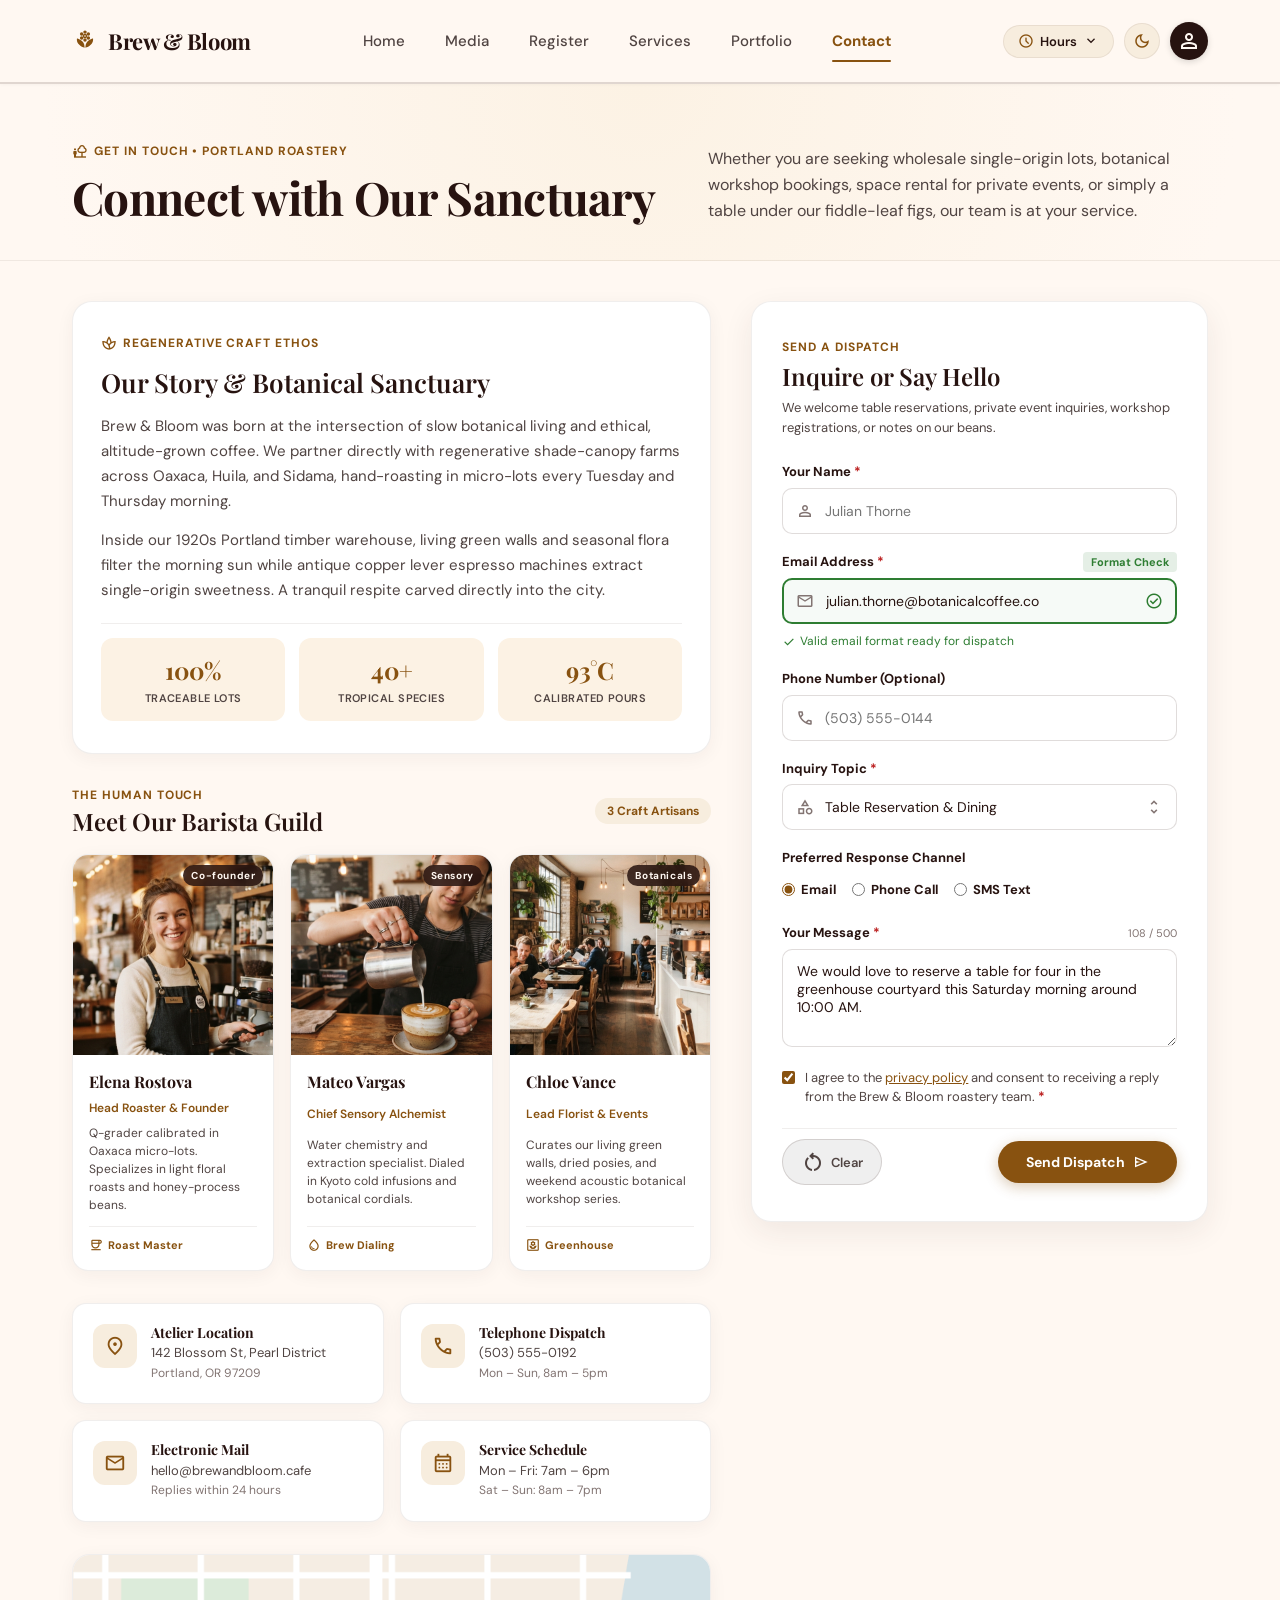
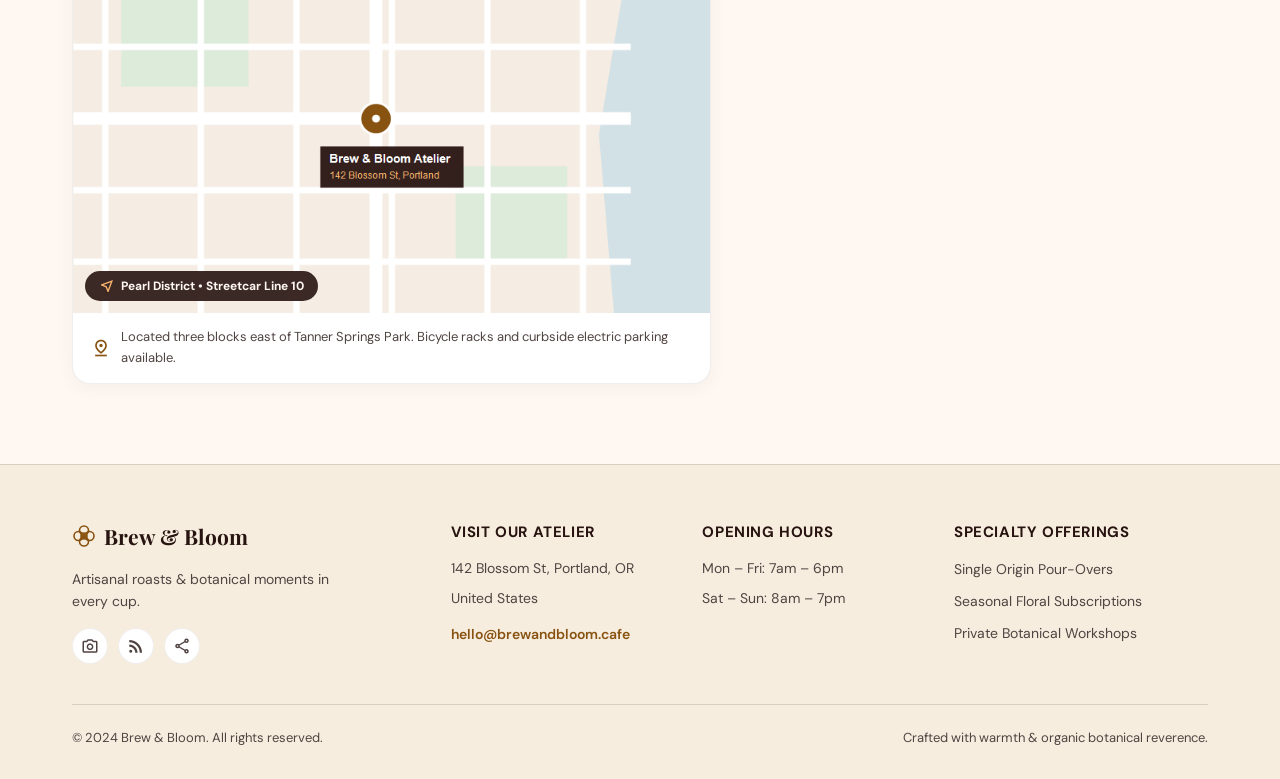
==== App/contact/contact.html @ 44aff141 "Add contact, portfolio, and services pages with assets and updated links" ====
<!DOCTYPE html>
<html lang="en">

<head>
  <meta charset="utf-8">
  <meta name="viewport" content="width=device-width, initial-scale=1.0">
  <meta name="description"
    content="Contact Brew &amp; Bloom botanical coffee sanctuary in Portland. Visit our atelier, message our barista team, book space rentals, or inquire about wholesale beans.">
  <title>Contact &amp; Atelier — Brew &amp; Bloom</title>

  <!-- Google Fonts & Material Symbols -->
  <link rel="preconnect" href="https://fonts.googleapis.com">
  <link rel="preconnect" href="https://fonts.gstatic.com" crossorigin>
  <link
    href="https://fonts.googleapis.com/css2?family=DM+Sans:ital,wght@0,400;0,500;0,600;0,700;1,400&family=Playfair+Display:ital,wght@0,600;0,700;1,400;1,600&display=swap"
    rel="stylesheet">
  <link
    href="https://fonts.googleapis.com/css2?family=Material+Symbols+Outlined:opsz,wght,FILL,GRAD@20..48,100..700,0..1,-50..200"
    rel="stylesheet">

  <!-- Page Stylesheet -->
  <link rel="stylesheet" href="contact.css">
</head>

<body>

  <!-- Site Header (Requirement: Minimal Navbar with Bottom Border & Theme/Hours Toggle) -->
  <header id="site-header">
    <div class="site-container">
      <div class="header-inner">

        <a class="brand-logo" href="../home/home.html" aria-label="Brew &amp; Bloom Home">
          <svg class="brand-icon" viewBox="0 0 24 24" fill="currentColor">
            <circle cx="12" cy="3.8" r="1.6"></circle>
            <circle cx="15.1" cy="5.6" r="1.6"></circle>
            <circle cx="15.1" cy="9.2" r="1.6"></circle>
            <circle cx="12" cy="11" r="1.6"></circle>
            <circle cx="8.9" cy="9.2" r="1.6"></circle>
            <circle cx="8.9" cy="5.6" r="1.6"></circle>
            <circle cx="12" cy="7.4" r="1.4" fill="none" stroke="currentColor" stroke-width="1.3"></circle>
            <path d="M11.6 18.2C11.6 18.2 8.2 17.4 5.8 14.5C4.1 12.5 4.6 9.8 4.6 9.8C4.6 9.8 7.3 10.2 9.9 12.7C11.1 14 11.6 15.9 11.6 18.2Z"></path>
            <path d="M12.4 18.2C12.4 18.2 15.8 17.4 18.2 14.5C19.9 12.5 19.4 9.8 19.4 9.8C19.4 9.8 16.7 10.2 14.1 12.7C12.9 14 12.4 15.9 12.4 18.2Z"></path>
          </svg>
          <span class="brand-name">Brew &amp; Bloom</span>
        </a>

        <!-- Desktop Navigation -->
        <nav class="desktop-nav" aria-label="Main Navigation">
          <a class="nav-link" href="../home/home.html">Home</a>
          <a class="nav-link" href="../media/media.html">Media</a>
          <a class="nav-link" href="../register/register.html">Register</a>
          <a class="nav-link" href="../services/services.html">Services</a>
          <a class="nav-link" href="../portfolio/portfolio.html">Portfolio</a>
          <a class="nav-link active" aria-current="page" href="../contact/contact.html">Contact</a>
        </nav>

        <!-- Header Actions: Quick Hours Drawer Trigger & Light/Dark Theme Toggle -->
        <div class="header-actions">

          <!-- Requirement: Hours Toggle Button -->
          <button class="hours-toggle-btn" id="toggleHoursBtn" type="button" aria-expanded="false" aria-controls="quickHoursTray">
            <span class="material-symbols-outlined icon-schedule">schedule</span>
            <span class="hours-btn-label">Hours</span>
            <span class="material-symbols-outlined icon-caret" id="hoursCaret">expand_more</span>
          </button>

          <!-- Requirement: Theme Toggle Button -->
          <button class="theme-toggle-btn" id="themeToggleBtn" type="button" aria-label="Toggle Light and Dark Mode">
            <span class="material-symbols-outlined" id="themeIcon">dark_mode</span>
          </button>

          <button class="account-btn" type="button" aria-label="User account">
            <span class="material-symbols-outlined">person</span>
          </button>
        </div>

      </div>
    </div>

    <!-- Quick Hours Collapsible Dropdown Tray -->
    <div class="quick-hours-tray" id="quickHoursTray" hidden>
      <div class="site-container">
        <div class="tray-inner">
          <div class="tray-col">
            <span class="material-symbols-outlined tray-icon">coffee</span>
            <div>
              <p class="tray-heading">Weekday Service</p>
              <p class="tray-sub">Mon – Fri: 7:00 AM – 6:00 PM</p>
            </div>
          </div>
          <div class="tray-col">
            <span class="material-symbols-outlined tray-icon">local_florist</span>
            <div>
              <p class="tray-heading">Weekend Bloom Market</p>
              <p class="tray-sub">Sat – Sun: 8:00 AM – 7:00 PM</p>
            </div>
          </div>
          <div class="tray-status">
            <span class="status-dot"></span>
            <span class="status-text">Currently Open &amp; Brewing</span>
          </div>
        </div>
      </div>
    </div>

    <!-- Mobile Navigation Bar -->
    <nav class="mobile-nav-strip" aria-label="Mobile Navigation">
      <a class="nav-link" href="../home/home.html">Home</a>
      <a class="nav-link" href="../media/media.html">Media</a>
      <a class="nav-link" href="../register/register.html">Register</a>
      <a class="nav-link" href="../services/services.html">Services</a>
      <a class="nav-link" href="../portfolio/portfolio.html">Portfolio</a>
      <a class="nav-link active" aria-current="page" href="../contact/contact.html">Contact</a>
    </nav>
  </header>

  <!-- Main Content -->
  <main id="main-content">

    <!-- 1. Editorial Header Section -->
    <section id="contact-intro">
      <div class="site-container">
        <div class="intro-grid">
          <div class="intro-title-col">
            <div class="intro-pill">
              <span class="material-symbols-outlined">nature_people</span>
              <span>Get In Touch • Portland Roastery</span>
            </div>
            <h1 class="intro-heading">Connect with Our Sanctuary</h1>
          </div>
          <div class="intro-desc-col">
            <p class="intro-lead">
              Whether you are seeking wholesale single-origin lots, botanical workshop bookings, space rental for private
              events, or simply a table under our fiddle-leaf figs, our team is at your service.
            </p>
          </div>
        </div>
      </div>
    </section>

    <!-- 2. Split Main Section: 2 Columns on Desktop (Left 7 Cols, Right 5 Cols) -->
    <section id="contact-split-section">
      <div class="site-container">
        <div class="split-layout">

          <!-- ================= LEFT COLUMN: Story, Team & Atelier Info (7 Cols) ================= -->
          <div class="left-content-col">

            <!-- 2A. Our Story & Regenerative Ethos Card -->
            <article class="story-sanctuary-card">
              <div class="eyebrow-tag">
                <span class="material-symbols-outlined">spa</span>
                <span>Regenerative Craft Ethos</span>
              </div>
              <h2 class="card-heading">Our Story &amp; Botanical Sanctuary</h2>
              <p class="card-body-p">
                Brew &amp; Bloom was born at the intersection of slow botanical living and ethical, altitude-grown coffee.
                We partner directly with regenerative shade-canopy farms across Oaxaca, Huila, and Sidama, hand-roasting
                in micro-lots every Tuesday and Thursday morning.
              </p>
              <p class="card-body-p">
                Inside our 1920s Portland timber warehouse, living green walls and seasonal flora filter the morning sun
                while antique copper lever espresso machines extract single-origin sweetness. A tranquil respite carved
                directly into the city.
              </p>

              <!-- 3 Pillar Stats -->
              <div class="ethos-stats-grid">
                <div class="stat-box">
                  <span class="stat-number">100%</span>
                  <span class="stat-label">Traceable Lots</span>
                </div>
                <div class="stat-box">
                  <span class="stat-number">40+</span>
                  <span class="stat-label">Tropical Species</span>
                </div>
                <div class="stat-box">
                  <span class="stat-number">93°C</span>
                  <span class="stat-label">Calibrated Pours</span>
                </div>
              </div>
            </article>

            <!-- 2B. Team of 3 Baristas (Row of Cards with Generated Portrait Images) -->
            <div class="team-section">
              <div class="team-header-row">
                <div>
                  <span class="section-tag">The Human Touch</span>
                  <h3 class="team-title">Meet Our Barista Guild</h3>
                </div>
                <span class="team-badge">3 Craft Artisans</span>
              </div>

              <div class="team-cards-row">

                <!-- Barista 1: Elena -->
                <article class="barista-card">
                  <div class="barista-photo-frame">
                    <img src="../../assets/images/team-elena.png" alt="Elena Rostova smiling in roastery apron">
                    <span class="barista-role-badge">Co-founder</span>
                  </div>
                  <div class="barista-info">
                    <h4 class="barista-name">Elena Rostova</h4>
                    <p class="barista-title">Head Roaster &amp; Founder</p>
                    <p class="barista-bio">
                      Q-grader calibrated in Oaxaca micro-lots. Specializes in light floral roasts and honey-process beans.
                    </p>
                    <div class="barista-social">
                      <span class="material-symbols-outlined">coffee</span>
                      <span>Roast Master</span>
                    </div>
                  </div>
                </article>

                <!-- Barista 2: Mateo -->
                <article class="barista-card">
                  <div class="barista-photo-frame">
                    <img src="../../assets/images/team-mateo.png" alt="Mateo Vargas pouring latte art">
                    <span class="barista-role-badge">Sensory</span>
                  </div>
                  <div class="barista-info">
                    <h4 class="barista-name">Mateo Vargas</h4>
                    <p class="barista-title">Chief Sensory Alchemist</p>
                    <p class="barista-bio">
                      Water chemistry and extraction specialist. Dialed in Kyoto cold infusions and botanical cordials.
                    </p>
                    <div class="barista-social">
                      <span class="material-symbols-outlined">water_drop</span>
                      <span>Brew Dialing</span>
                    </div>
                  </div>
                </article>

                <!-- Barista 3: Chloe -->
                <article class="barista-card">
                  <div class="barista-photo-frame">
                    <img src="../../assets/images/team-chloe.png" alt="Chloe Vance with botanical plants">
                    <span class="barista-role-badge">Botanicals</span>
                  </div>
                  <div class="barista-info">
                    <h4 class="barista-name">Chloe Vance</h4>
                    <p class="barista-title">Lead Florist &amp; Events</p>
                    <p class="barista-bio">
                      Curates our living green walls, dried posies, and weekend acoustic botanical workshop series.
                    </p>
                    <div class="barista-social">
                      <span class="material-symbols-outlined">yard</span>
                      <span>Greenhouse</span>
                    </div>
                  </div>
                </article>

              </div>
            </div>

            <!-- 2C. Direct Contact Information Grid -->
            <div class="contact-info-grid">
              <div class="info-card">
                <div class="info-icon-badge">
                  <span class="material-symbols-outlined">location_on</span>
                </div>
                <div>
                  <h4 class="info-title">Atelier Location</h4>
                  <p class="info-text">142 Blossom St, Pearl District</p>
                  <p class="info-sub">Portland, OR 97209</p>
                </div>
              </div>

              <div class="info-card">
                <div class="info-icon-badge">
                  <span class="material-symbols-outlined">call</span>
                </div>
                <div>
                  <h4 class="info-title">Telephone Dispatch</h4>
                  <p class="info-text">(503) 555-0192</p>
                  <p class="info-sub">Mon – Sun, 8am – 5pm</p>
                </div>
              </div>

              <div class="info-card">
                <div class="info-icon-badge">
                  <span class="material-symbols-outlined">mail</span>
                </div>
                <div>
                  <h4 class="info-title">Electronic Mail</h4>
                  <p class="info-text">hello@brewandbloom.cafe</p>
                  <p class="info-sub">Replies within 24 hours</p>
                </div>
              </div>

              <div class="info-card">
                <div class="info-icon-badge">
                  <span class="material-symbols-outlined">calendar_month</span>
                </div>
                <div>
                  <h4 class="info-title">Service Schedule</h4>
                  <p class="info-text">Mon – Fri: 7am – 6pm</p>
                  <p class="info-sub">Sat – Sun: 8am – 7pm</p>
                </div>
              </div>
            </div>

            <!-- 2D. Visual Map Location Frame -->
            <div class="map-card">
              <div class="map-frame">
                <img src="../../assets/images/contact-map.png"
                  alt="Architectural street map of Portland Pearl District with Brew &amp; Bloom cafe pin marker">
                <div class="map-overlay-badge">
                  <span class="material-symbols-outlined">near_me</span>
                  <span>Pearl District • Streetcar Line 10</span>
                </div>
              </div>
              <div class="map-caption">
                <span class="material-symbols-outlined icon-pin">pin_drop</span>
                <p>Located three blocks east of Tanner Springs Park. Bicycle racks and curbside electric parking available.</p>
              </div>
            </div>

          </div>

          <!-- ================= RIGHT COLUMN: Interactive Contact Form (5 Cols) ================= -->
          <div class="right-form-col">
            <div class="form-wrapper-card">

              <div class="form-header">
                <span class="form-eyebrow">Send a Dispatch</span>
                <h2 class="form-title">Inquire or Say Hello</h2>
                <p class="form-subtitle">
                  We welcome table reservations, private event inquiries, workshop registrations, or notes on our beans.
                </p>
              </div>

              <form id="contactForm" novalidate>

                <!-- Full Name Field -->
                <div class="form-group">
                  <label for="contactName">Your Name <span class="required-star">*</span></label>
                  <div class="input-wrapper">
                    <span class="material-symbols-outlined input-icon">person</span>
                    <input class="input-field" id="contactName" name="name" type="text" placeholder="Julian Thorne" required>
                  </div>
                </div>

                <!-- Email Address Field (With Live Validation Display) -->
                <div class="form-group">
                  <div class="label-row">
                    <label for="contactEmail">Email Address <span class="required-star">*</span></label>
                    <span class="validation-status-pill" id="emailStatusPill">Format Check</span>
                  </div>
                  <div class="input-wrapper">
                    <span class="material-symbols-outlined input-icon">mail</span>
                    <input class="input-field valid-field" id="contactEmail" name="email" type="email"
                      value="julian.thorne@botanicalcoffee.co" required>
                    <span class="material-symbols-outlined check-icon">check_circle</span>
                  </div>
                  <p class="field-feedback-text text-valid" id="emailFeedback">
                    <span class="material-symbols-outlined">check</span>
                    <span>Valid email format ready for dispatch</span>
                  </p>
                </div>

                <!-- Phone Field -->
                <div class="form-group">
                  <label for="contactPhone">Phone Number (Optional)</label>
                  <div class="input-wrapper">
                    <span class="material-symbols-outlined input-icon">phone</span>
                    <input class="input-field" id="contactPhone" name="phone" type="tel" placeholder="(503) 555-0144">
                  </div>
                </div>

                <!-- Subject / Reason for Inquiry (Select) -->
                <div class="form-group">
                  <label for="contactSubject">Inquiry Topic <span class="required-star">*</span></label>
                  <div class="select-wrapper">
                    <span class="material-symbols-outlined input-icon">category</span>
                    <select class="select-field" id="contactSubject" name="subject" required>
                      <option value="" disabled>Select an inquiry category</option>
                      <option selected value="table">Table Reservation &amp; Dining</option>
                      <option value="events">Private Event / Greenhouse Space Rental</option>
                      <option value="workshops">Barista Workshop &amp; Cupping Sessions</option>
                      <option value="wholesale">Wholesale Roasting &amp; Bean Dispensary</option>
                      <option value="general">General Note &amp; Feedback</option>
                    </select>
                    <span class="material-symbols-outlined select-arrow">unfold_more</span>
                  </div>
                </div>

                <!-- Preferred Reply Method -->
                <div class="form-group">
                  <span class="field-label-text">Preferred Response Channel</span>
                  <div class="radio-row">
                    <label class="radio-label">
                      <input type="radio" name="replyMethod" value="email" checked>
                      <span>Email</span>
                    </label>
                    <label class="radio-label">
                      <input type="radio" name="replyMethod" value="phone">
                      <span>Phone Call</span>
                    </label>
                    <label class="radio-label">
                      <input type="radio" name="replyMethod" value="sms">
                      <span>SMS Text</span>
                    </label>
                  </div>
                </div>

                <!-- Message Field -->
                <div class="form-group">
                  <div class="label-row">
                    <label for="contactMessage">Your Message <span class="required-star">*</span></label>
                    <span class="char-count" id="charCount">0 / 500</span>
                  </div>
                  <textarea class="textarea-field" id="contactMessage" name="message" rows="4" maxlength="500"
                    placeholder="Tell us about your requested dates, guest count, or coffee questions..." required>We would love to reserve a table for four in the greenhouse courtyard this Saturday morning around 10:00 AM.</textarea>
                </div>

                <!-- Consent Checkbox -->
                <div class="consent-group">
                  <label class="checkbox-label">
                    <input type="checkbox" id="contactConsent" name="consent" required checked>
                    <span>
                      I agree to the <a href="#">privacy policy</a> and consent to receiving a reply from the Brew &amp; Bloom
                      roastery team. <span class="required-star">*</span>
                    </span>
                  </label>
                </div>

                <!-- Action Buttons -->
                <div class="form-actions-row">
                  <button class="btn-clear" type="reset">
                    <span class="material-symbols-outlined">restart_alt</span>
                    <span>Clear</span>
                  </button>
                  <button class="btn-submit" type="submit">
                    <span>Send Dispatch</span>
                    <span class="material-symbols-outlined">send</span>
                  </button>
                </div>

              </form>

              <!-- Live Submission Success Card (Hidden by Default) -->
              <div class="success-alert-card hidden" id="formSuccessAlert">
                <div class="alert-icon">
                  <span class="material-symbols-outlined">mark_email_read</span>
                </div>
                <div class="alert-text">
                  <h4>Dispatch Received with Warmth!</h4>
                  <p>Our barista team has logged your inquiry. Elena or Mateo will get back to you within 24 hours.</p>
                </div>
              </div>

            </div>
          </div>

        </div>
      </div>
    </section>

  </main>

  <!-- Site Footer (Standardized Across All 6 Pages) -->
  <footer id="site-footer">
    <div class="site-container">
      <div class="footer-top-grid">

        <!-- Brand Column -->
        <div class="footer-col footer-col-brand">
          <div class="footer-logo-row">
            <svg fill="none" stroke="currentColor" stroke-linecap="round" stroke-linejoin="round" stroke-width="1.6"
              viewBox="0 0 24 24">
              <circle cx="12" cy="12" r="3"></circle>
              <path d="M12 2a4.5 4.5 0 0 0-4.5 4.5c0 3 4.5 5.5 4.5 5.5s4.5-2.5 4.5-5.5A4.5 4.5 0 0 0 12 2z"></path>
              <path d="M12 22a4.5 4.5 0 0 1-4.5-4.5c0-3 4.5-5.5 4.5-5.5s4.5 2.5 4.5 5.5A4.5 4.5 0 0 1 12 22z"></path>
              <path d="M2 12a4.5 4.5 0 0 0 4.5 4.5c3 0 5.5-4.5 5.5-4.5s-2.5-4.5-5.5-4.5A4.5 4.5 0 0 0 2 12z"></path>
              <path d="M22 12a4.5 4.5 0 0 1-4.5 4.5c-3 0-5.5-4.5-5.5-4.5s2.5-4.5 5.5-4.5A4.5 4.5 0 0 1 22 12z"></path>
            </svg>
            <span class="footer-brand-name">Brew &amp; Bloom</span>
          </div>
          <p class="footer-brand-desc">
            Artisanal roasts &amp; botanical moments in every cup.
          </p>
          <div class="footer-social-row">
            <a href="#" class="social-icon" aria-label="Instagram">
              <span class="material-symbols-outlined">photo_camera</span>
            </a>
            <a href="#" class="social-icon" aria-label="Journal">
              <span class="material-symbols-outlined">rss_feed</span>
            </a>
            <a href="#" class="social-icon" aria-label="Share">
              <span class="material-symbols-outlined">share</span>
            </a>
          </div>
        </div>

        <!-- Address Column -->
        <div class="footer-col footer-col-info">
          <h4 class="footer-heading">Visit Our Atelier</h4>
          <p class="footer-text">142 Blossom St, Portland, OR</p>
          <p class="footer-text">United States</p>
          <p class="footer-text footer-text-spacer">hello@brewandbloom.cafe</p>
        </div>

        <!-- Hours Column -->
        <div class="footer-col footer-col-info">
          <h4 class="footer-heading">Opening Hours</h4>
          <p class="footer-text">Mon – Fri: 7am – 6pm</p>
          <p class="footer-text">Sat – Sun: 8am – 7pm</p>
        </div>

        <!-- Offerings Column -->
        <div class="footer-col footer-col-info">
          <h4 class="footer-heading">Specialty Offerings</h4>
          <ul class="footer-links-list">
            <li><a href="../media/media.html">Single Origin Pour-Overs</a></li>
            <li><a href="../services/services.html">Seasonal Floral Subscriptions</a></li>
            <li><a href="../services/services.html">Private Botanical Workshops</a></li>
          </ul>
        </div>

      </div>

      <!-- Bottom Bar -->
      <div class="footer-bottom-bar">
        <span>&copy; 2024 Brew &amp; Bloom. All rights reserved.</span>
        <span>Crafted with warmth &amp; organic botanical reverence.</span>
      </div>

    </div>
  </footer>

  <!-- Light Vanilla Script for Interactive Hours Tray & Light/Dark Theme Toggle -->
  <script>
    // 1. Quick Hours Drawer Toggle
    const toggleHoursBtn = document.getElementById('toggleHoursBtn');
    const quickHoursTray = document.getElementById('quickHoursTray');
    const hoursCaret = document.getElementById('hoursCaret');

    if (toggleHoursBtn && quickHoursTray) {
      toggleHoursBtn.addEventListener('click', () => {
        const isExpanded = toggleHoursBtn.getAttribute('aria-expanded') === 'true';
        toggleHoursBtn.setAttribute('aria-expanded', !isExpanded);
        quickHoursTray.hidden = isExpanded;
        hoursCaret.textContent = isExpanded ? 'expand_more' : 'expand_less';
        toggleHoursBtn.classList.toggle('active', !isExpanded);
      });
    }

    // 2. Light / Dark Theme Toggle
    const themeToggleBtn = document.getElementById('themeToggleBtn');
    const themeIcon = document.getElementById('themeIcon');

    if (themeToggleBtn && themeIcon) {
      themeToggleBtn.addEventListener('click', () => {
        document.body.classList.toggle('dark-theme');
        const isDark = document.body.classList.contains('dark-theme');
        themeIcon.textContent = isDark ? 'light_mode' : 'dark_mode';
      });
    }

    // 3. Contact Form Submission Live Feedback
    const contactForm = document.getElementById('contactForm');
    const formSuccessAlert = document.getElementById('formSuccessAlert');

    if (contactForm && formSuccessAlert) {
      contactForm.addEventListener('submit', (e) => {
        e.preventDefault();
        formSuccessAlert.classList.remove('hidden');
        formSuccessAlert.scrollIntoView({ behavior: 'smooth', block: 'nearest' });
      });
    }

    // 4. Character count for textarea
    const contactMessage = document.getElementById('contactMessage');
    const charCount = document.getElementById('charCount');
    if (contactMessage && charCount) {
      charCount.textContent = `${contactMessage.value.length} / 500`;
      contactMessage.addEventListener('input', () => {
        charCount.textContent = `${contactMessage.value.length} / 500`;
      });
    }
  </script>

</body>

</html>
---- App/contact/contact.css ----
/* ==========================================================================
   Brew & Bloom — Contact & Atelier Stylesheet (contact.css)
   Split Grid/Flexbox, Minimal Navbar, Live Validation & Dark Theme
   ========================================================================== */

/* 1. CSS Reset & Variables */
*,
*::before,
*::after {
  box-sizing: border-box;
  margin: 0;
  padding: 0;
}

:root {
  --bg-page: #fff8f2;
  --bg-surface: #ffffff;
  --bg-container: #f7edde;
  --bg-container-low: #fcf2e4;
  --text-primary: #271310;
  --text-secondary: #504442;
  --text-muted: #827472;
  --brand-accent: #885210;
  --brand-caramel: #fdb56c;
  --border-subtle: rgba(62, 39, 35, 0.08);
  --border-strong: rgba(62, 39, 35, 0.16);
  --header-bg: rgba(255, 248, 242, 0.95);
  --card-shadow: 0 4px 18px rgba(62, 39, 35, 0.05);
}

/* Requirement: Complete Dark Theme Mode */
body.dark-theme {
  --bg-page: #191413;
  --bg-surface: #241d1b;
  --bg-container: #2f2522;
  --bg-container-low: #3a2e2a;
  --text-primary: #fff8f2;
  --text-secondary: #d3c3c0;
  --text-muted: #a69896;
  --brand-accent: #fdb56c;
  --brand-caramel: #ffb870;
  --border-subtle: rgba(255, 255, 255, 0.08);
  --border-strong: rgba(255, 255, 255, 0.18);
  --header-bg: rgba(25, 20, 19, 0.96);
  --card-shadow: 0 6px 24px rgba(0, 0, 0, 0.4);
}

html {
  font-size: 16px;
  scroll-behavior: smooth;
  -webkit-text-size-adjust: 100%;
}

body {
  font-family: 'DM Sans', -apple-system, BlinkMacSystemFont, 'Segoe UI', Roboto, sans-serif;
  font-size: 16px;
  line-height: 1.5;
  color: var(--text-primary);
  background-color: var(--bg-page);
  cursor: default;
  overflow-x: hidden;
  transition: background-color 0.3s ease, color 0.3s ease;
}

h1,
h2,
h3,
h4,
h5,
h6 {
  font-family: 'Playfair Display', Georgia, 'Times New Roman', serif;
  color: var(--text-primary);
  font-weight: 600;
  line-height: 1.25;
}

p {
  margin-bottom: 0;
  line-height: 1.6;
  color: var(--text-secondary);
}

a {
  color: inherit;
  text-decoration: none;
  transition: color 0.2s ease, background-color 0.2s ease, transform 0.2s ease;
}

img {
  max-width: 100%;
  height: auto;
  display: block;
}

ul,
ol {
  list-style: none;
}

button,
input,
select,
textarea {
  font-family: 'DM Sans', -apple-system, BlinkMacSystemFont, 'Segoe UI', Roboto, sans-serif;
  font-size: 15px;
}

.material-symbols-outlined {
  font-variation-settings: 'FILL' 0, 'wght' 400, 'GRAD' 0, 'opsz' 24;
  display: inline-flex;
  align-items: center;
  justify-content: center;
  vertical-align: middle;
  line-height: 1;
}

.site-container {
  width: 100%;
  max-width: 1200px;
  margin-left: auto;
  margin-right: auto;
  padding-left: 16px;
  padding-right: 16px;
}

@media (min-width: 768px) {
  .site-container {
    padding-left: 24px;
    padding-right: 24px;
  }
}

@media (min-width: 1024px) {
  .site-container {
    padding-left: 32px;
    padding-right: 32px;
  }
}

/* ==========================================================================
   2. SITE HEADER (Requirement: Minimal Navbar with Bottom Border & Theme/Hours)
   ========================================================================== */
#site-header {
  position: fixed;
  top: 0;
  left: 0;
  right: 0;
  width: 100%;
  z-index: 1000;
  background-color: var(--header-bg);
  backdrop-filter: blur(14px);
  -webkit-backdrop-filter: blur(14px);
  border-bottom: 2px solid var(--border-strong);
  box-shadow: 0 1px 3px rgba(0, 0, 0, 0.03);
  transition: background-color 0.3s ease, border-color 0.3s ease;
}

.header-inner {
  display: flex;
  align-items: center;
  justify-content: space-between;
  height: 76px;
  gap: 16px;
}

@media (min-width: 1024px) {
  .header-inner {
    height: 82px;
  }
}

.brand-logo {
  display: flex;
  align-items: center;
  gap: 10px;
}

.brand-icon {
  width: 26px;
  height: 26px;
  color: var(--brand-accent);
  flex-shrink: 0;
  transition: transform 0.3s ease;
}

.brand-logo:hover .brand-icon {
  transform: rotate(15deg) scale(1.08);
}

.brand-name {
  font-family: 'Playfair Display', Georgia, 'Times New Roman', serif;
  font-size: 22px;
  font-weight: 700;
  letter-spacing: -0.02em;
  color: var(--text-primary);
}

.desktop-nav {
  display: none;
  align-items: center;
  gap: 20px;
}

@media (min-width: 1024px) {
  .desktop-nav {
    display: flex;
  }
}

.nav-link {
  font-size: 15px;
  font-weight: 500;
  color: var(--text-secondary);
  padding: 6px 10px;
  position: relative;
  transition: color 0.2s ease;
}

.nav-link:hover {
  color: var(--brand-accent);
}

.nav-link.active {
  color: var(--brand-accent);
  font-weight: 700;
}

.nav-link.active::after {
  content: "";
  position: absolute;
  bottom: -4px;
  left: 10px;
  right: 10px;
  height: 2px;
  background-color: var(--brand-accent);
  border-radius: 9999px;
}

/* Header Action Controls */
.header-actions {
  display: flex;
  align-items: center;
  gap: 10px;
}

/* Quick Hours Toggle Button */
.hours-toggle-btn {
  display: inline-flex;
  align-items: center;
  gap: 6px;
  padding: 7px 14px;
  border-radius: 9999px;
  background-color: var(--bg-container);
  border: 1px solid var(--border-subtle);
  color: var(--text-primary);
  font-size: 13px;
  font-weight: 600;
  cursor: pointer;
  transition: all 0.2s ease;
}

.hours-toggle-btn:hover,
.hours-toggle-btn.active {
  background-color: var(--brand-accent);
  color: #ffffff;
}

.hours-toggle-btn:hover .icon-schedule,
.hours-toggle-btn.active .icon-schedule {
  color: #ffffff;
}

.icon-schedule {
  font-size: 16px;
  color: var(--brand-accent);
}

.icon-caret {
  font-size: 16px;
  transition: transform 0.2s ease;
}

/* Theme Toggle Button (Light / Dark Mode) */
.theme-toggle-btn {
  width: 36px;
  height: 36px;
  border-radius: 50%;
  background-color: var(--bg-container);
  border: 1px solid var(--border-subtle);
  color: var(--brand-accent);
  display: flex;
  align-items: center;
  justify-content: center;
  cursor: pointer;
  transition: all 0.2s ease;
}

.theme-toggle-btn:hover {
  background-color: var(--brand-accent);
  color: #ffffff;
  transform: rotate(20deg);
}

.theme-toggle-btn .material-symbols-outlined {
  font-size: 18px;
}

.account-btn {
  width: 38px;
  height: 38px;
  border-radius: 50%;
  background-color: var(--text-primary);
  color: var(--bg-page);
  border: none;
  display: flex;
  align-items: center;
  justify-content: center;
  cursor: pointer;
  box-shadow: 0 2px 6px rgba(0, 0, 0, 0.15);
  transition: all 0.2s ease;
}

.account-btn:hover {
  background-color: var(--brand-accent);
  transform: scale(1.05);
}

/* Quick Hours Collapsible Dropdown Tray */
.quick-hours-tray {
  background-color: var(--bg-surface);
  border-bottom: 1px solid var(--border-strong);
  box-shadow: 0 6px 16px rgba(0, 0, 0, 0.08);
  padding: 14px 0;
  animation: slideDownTray 0.25s ease-out;
}

@keyframes slideDownTray {
  from {
    opacity: 0;
    transform: translateY(-8px);
  }
  to {
    opacity: 1;
    transform: translateY(0);
  }
}

.tray-inner {
  display: flex;
  flex-direction: column;
  gap: 12px;
}

@media (min-width: 640px) {
  .tray-inner {
    flex-direction: row;
    align-items: center;
    justify-content: space-between;
  }
}

.tray-col {
  display: flex;
  align-items: center;
  gap: 10px;
}

.tray-icon {
  width: 36px;
  height: 36px;
  border-radius: 50%;
  background-color: var(--bg-container);
  color: var(--brand-accent);
  display: flex;
  align-items: center;
  justify-content: center;
  font-size: 18px;
}

.tray-heading {
  font-size: 13px;
  font-weight: 700;
  color: var(--text-primary);
}

.tray-sub {
  font-size: 12px;
  color: var(--text-secondary);
}

.tray-status {
  display: inline-flex;
  align-items: center;
  gap: 8px;
  padding: 6px 14px;
  border-radius: 9999px;
  background-color: rgba(46, 125, 50, 0.12);
  color: #2e7d32;
  font-size: 12px;
  font-weight: 700;
}

body.dark-theme .tray-status {
  background-color: rgba(76, 175, 80, 0.2);
  color: #81c784;
}

.status-dot {
  width: 8px;
  height: 8px;
  border-radius: 50%;
  background-color: #2e7d32;
  box-shadow: 0 0 0 3px rgba(46, 125, 50, 0.2);
  animation: pulseDot 2s infinite ease-in-out;
}

@keyframes pulseDot {
  0%, 100% { transform: scale(1); opacity: 1; }
  50% { transform: scale(1.3); opacity: 0.6; }
}

/* Mobile Nav Strip */
.mobile-nav-strip {
  display: flex;
  align-items: center;
  gap: 8px;
  padding: 8px 16px;
  overflow-x: auto;
  border-top: 1px solid var(--border-subtle);
  background-color: var(--header-bg);
  scrollbar-width: none;
}

.mobile-nav-strip::-webkit-scrollbar {
  display: none;
}

@media (min-width: 1024px) {
  .mobile-nav-strip {
    display: none;
  }
}

.mobile-nav-strip .nav-link {
  font-size: 13px;
  padding: 6px 10px;
  white-space: nowrap;
}

/* ==========================================================================
   3. MAIN CONTENT
   ========================================================================== */
#main-content {
  padding-top: 76px;
  background-color: var(--bg-page);
  transition: background-color 0.3s ease;
}

@media (min-width: 1024px) {
  #main-content {
    padding-top: 82px;
  }
}

/* ==========================================================================
   4. CONTACT INTRO SECTION
   ========================================================================== */
#contact-intro {
  padding: 44px 0 28px;
  border-bottom: 1px solid var(--border-subtle);
  background: radial-gradient(circle at 50% 0%, var(--bg-container-low) 0%, var(--bg-page) 90%);
}

@media (min-width: 768px) {
  #contact-intro {
    padding: 60px 0 36px;
  }
}

.intro-grid {
  display: flex;
  flex-direction: column;
  gap: 18px;
}

@media (min-width: 1024px) {
  .intro-grid {
    flex-direction: row;
    align-items: flex-end;
    justify-content: space-between;
    gap: 40px;
  }
}

.intro-title-col {
  max-width: 600px;
}

.intro-pill {
  display: inline-flex;
  align-items: center;
  gap: 6px;
  font-size: 12px;
  font-weight: 700;
  text-transform: uppercase;
  letter-spacing: 0.08em;
  color: var(--brand-accent);
  margin-bottom: 10px;
}

.intro-pill .material-symbols-outlined {
  font-size: 16px;
}

.intro-heading {
  font-size: 34px;
  line-height: 42px;
  letter-spacing: -0.015em;
  color: var(--text-primary);
  font-weight: 700;
}

@media (min-width: 768px) {
  .intro-heading {
    font-size: 46px;
    line-height: 54px;
  }
}

.intro-desc-col {
  max-width: 500px;
}

.intro-lead {
  font-size: 16px;
  line-height: 26px;
  color: var(--text-secondary);
}

/* ==========================================================================
   5. SPLIT LAYOUT (Desktop 2-Col: Left 7 Cols, Right 5 Cols)
   ========================================================================== */
#contact-split-section {
  padding: 40px 0 80px;
}

.split-layout {
  display: grid;
  grid-template-columns: 1fr;
  gap: 36px;
  align-items: start;
}

@media (min-width: 1024px) {
  .split-layout {
    grid-template-columns: 7fr 5fr;
    gap: 40px;
  }
}

/* --------------------------------------------------------------------------
   LEFT COLUMN: Story, Team & Atelier Details
   -------------------------------------------------------------------------- */
.left-content-col {
  display: flex;
  flex-direction: column;
  gap: 32px;
}

/* 5A. Our Story Card */
.story-sanctuary-card {
  background-color: var(--bg-surface);
  border-radius: 20px;
  padding: 32px 28px;
  border: 1px solid var(--border-subtle);
  box-shadow: var(--card-shadow);
  display: flex;
  flex-direction: column;
  gap: 14px;
}

.eyebrow-tag {
  display: inline-flex;
  align-items: center;
  gap: 6px;
  color: var(--brand-accent);
  font-size: 12px;
  font-weight: 700;
  text-transform: uppercase;
  letter-spacing: 0.08em;
}

.eyebrow-tag .material-symbols-outlined {
  font-size: 16px;
}

.card-heading {
  font-size: 26px;
  line-height: 34px;
  color: var(--text-primary);
}

.card-body-p {
  font-size: 15px;
  line-height: 25px;
  color: var(--text-secondary);
}

.ethos-stats-grid {
  display: grid;
  grid-template-columns: repeat(3, 1fr);
  gap: 14px;
  padding-top: 14px;
  margin-top: 6px;
  border-top: 1px solid var(--border-subtle);
}

.stat-box {
  background-color: var(--bg-container-low);
  padding: 14px 10px;
  border-radius: 12px;
  text-align: center;
  display: flex;
  flex-direction: column;
  gap: 2px;
}

.stat-number {
  font-family: 'Playfair Display', Georgia, serif;
  font-size: 24px;
  font-weight: 700;
  color: var(--brand-accent);
}

.stat-label {
  font-size: 11px;
  font-weight: 600;
  color: var(--text-secondary);
  text-transform: uppercase;
  letter-spacing: 0.04em;
}

/* 5B. Team of 3 Baristas */
.team-section {
  display: flex;
  flex-direction: column;
  gap: 18px;
}

.team-header-row {
  display: flex;
  align-items: center;
  justify-content: space-between;
}

.section-tag {
  font-size: 12px;
  font-weight: 700;
  text-transform: uppercase;
  letter-spacing: 0.08em;
  color: var(--brand-accent);
  display: block;
  margin-bottom: 2px;
}

.team-title {
  font-size: 24px;
  line-height: 30px;
  color: var(--text-primary);
}

.team-badge {
  font-size: 12px;
  font-weight: 700;
  color: var(--brand-accent);
  background-color: var(--bg-container);
  padding: 4px 12px;
  border-radius: 9999px;
}

.team-cards-row {
  display: grid;
  grid-template-columns: 1fr;
  gap: 16px;
}

@media (min-width: 640px) {
  .team-cards-row {
    grid-template-columns: repeat(3, 1fr);
  }
}

.barista-card {
  background-color: var(--bg-surface);
  border-radius: 16px;
  overflow: hidden;
  border: 1px solid var(--border-subtle);
  box-shadow: var(--card-shadow);
  display: flex;
  flex-direction: column;
  transition: transform 0.25s ease, box-shadow 0.25s ease;
}

.barista-card:hover {
  transform: translateY(-4px);
  box-shadow: 0 10px 24px rgba(62, 39, 35, 0.1);
}

.barista-photo-frame {
  position: relative;
  width: 100%;
  aspect-ratio: 1 / 1;
  overflow: hidden;
  background-color: var(--bg-container);
}

.barista-photo-frame img {
  width: 100%;
  height: 100%;
  object-fit: cover;
  transition: transform 0.5s ease;
}

.barista-card:hover .barista-photo-frame img {
  transform: scale(1.06);
}

.barista-role-badge {
  position: absolute;
  top: 10px;
  right: 10px;
  background-color: rgba(39, 19, 16, 0.85);
  backdrop-filter: blur(4px);
  color: #fff8f2;
  font-size: 10px;
  font-weight: 700;
  letter-spacing: 0.06em;
  padding: 3px 8px;
  border-radius: 9999px;
}

.barista-info {
  padding: 16px;
  display: flex;
  flex-direction: column;
  justify-content: space-between;
  flex: 1;
  gap: 6px;
}

.barista-name {
  font-size: 16px;
  line-height: 22px;
  color: var(--text-primary);
  font-weight: 700;
}

.barista-title {
  font-size: 12px;
  font-weight: 600;
  color: var(--brand-accent);
}

.barista-bio {
  font-size: 12px;
  line-height: 18px;
  color: var(--text-secondary);
}

.barista-social {
  display: flex;
  align-items: center;
  gap: 5px;
  font-size: 11px;
  font-weight: 700;
  color: var(--brand-accent);
  padding-top: 10px;
  margin-top: 6px;
  border-top: 1px solid var(--border-subtle);
}

.barista-social .material-symbols-outlined {
  font-size: 14px;
}

/* 5C. Contact Information Cards Grid */
.contact-info-grid {
  display: grid;
  grid-template-columns: 1fr;
  gap: 16px;
}

@media (min-width: 640px) {
  .contact-info-grid {
    grid-template-columns: repeat(2, 1fr);
  }
}

.info-card {
  background-color: var(--bg-surface);
  border-radius: 14px;
  padding: 20px;
  border: 1px solid var(--border-subtle);
  box-shadow: var(--card-shadow);
  display: flex;
  align-items: flex-start;
  gap: 14px;
  transition: transform 0.2s ease;
}

.info-card:hover {
  transform: translateY(-2px);
}

.info-icon-badge {
  width: 44px;
  height: 44px;
  border-radius: 12px;
  background-color: var(--bg-container);
  color: var(--brand-accent);
  display: flex;
  align-items: center;
  justify-content: center;
  flex-shrink: 0;
}

.info-icon-badge .material-symbols-outlined {
  font-size: 22px;
}

.info-title {
  font-size: 14px;
  font-weight: 700;
  color: var(--text-primary);
  margin-bottom: 2px;
}

.info-text {
  font-size: 13px;
  color: var(--text-secondary);
}

.info-sub {
  font-size: 12px;
  color: var(--text-muted);
}

/* 5D. Map Card */
.map-card {
  background-color: var(--bg-surface);
  border-radius: 18px;
  overflow: hidden;
  border: 1px solid var(--border-subtle);
  box-shadow: var(--card-shadow);
}

.map-frame {
  position: relative;
  width: 100%;
  aspect-ratio: 16 / 9;
  overflow: hidden;
  background-color: var(--bg-container);
}

.map-frame img {
  width: 100%;
  height: 100%;
  object-fit: cover;
}

.map-overlay-badge {
  position: absolute;
  bottom: 12px;
  left: 12px;
  background-color: rgba(39, 19, 16, 0.9);
  color: #fff8f2;
  font-size: 12px;
  font-weight: 700;
  padding: 6px 14px;
  border-radius: 9999px;
  display: inline-flex;
  align-items: center;
  gap: 6px;
  backdrop-filter: blur(6px);
}

.map-overlay-badge .material-symbols-outlined {
  font-size: 16px;
  color: var(--brand-caramel);
}

.map-caption {
  padding: 14px 18px;
  display: flex;
  align-items: center;
  gap: 10px;
  font-size: 13px;
  color: var(--text-secondary);
}

.icon-pin {
  color: var(--brand-accent);
  font-size: 20px;
  flex-shrink: 0;
}

/* --------------------------------------------------------------------------
   RIGHT COLUMN: Contact Form Card (Live Validation & Interactive Feedback)
   -------------------------------------------------------------------------- */
.form-wrapper-card {
  background-color: var(--bg-surface);
  border-radius: 20px;
  padding: 32px 24px;
  border: 1px solid var(--border-subtle);
  box-shadow: 0 10px 30px rgba(62, 39, 35, 0.08);
  position: sticky;
  top: 100px;
}

@media (min-width: 640px) {
  .form-wrapper-card {
    padding: 36px 30px;
  }
}

.form-header {
  margin-bottom: 24px;
}

.form-eyebrow {
  font-size: 12px;
  font-weight: 700;
  text-transform: uppercase;
  letter-spacing: 0.08em;
  color: var(--brand-accent);
  display: block;
  margin-bottom: 4px;
}

.form-title {
  font-size: 24px;
  line-height: 32px;
  color: var(--text-primary);
  margin-bottom: 6px;
}

.form-subtitle {
  font-size: 13px;
  line-height: 20px;
  color: var(--text-secondary);
}

#contactForm {
  display: flex;
  flex-direction: column;
  gap: 18px;
}

.form-group {
  display: flex;
  flex-direction: column;
  gap: 6px;
}

.form-group label,
.field-label-text {
  font-size: 13px;
  font-weight: 700;
  color: var(--text-primary);
}

.label-row {
  display: flex;
  align-items: center;
  justify-content: space-between;
}

.required-star {
  color: #ba1a1a;
  font-weight: 700;
}

.validation-status-pill {
  font-size: 11px;
  font-weight: 700;
  color: #2e7d32;
  background-color: rgba(46, 125, 50, 0.12);
  padding: 2px 8px;
  border-radius: 4px;
}

.input-wrapper,
.select-wrapper {
  position: relative;
  display: flex;
  align-items: center;
}

.input-icon {
  position: absolute;
  left: 14px;
  color: var(--text-muted);
  font-size: 18px;
  pointer-events: none;
}

.check-icon {
  position: absolute;
  right: 14px;
  color: #2e7d32;
  font-size: 18px;
}

.input-field,
.select-field,
.textarea-field {
  width: 100%;
  height: 46px;
  padding: 10px 14px 10px 42px;
  border-radius: 10px;
  border: 1px solid var(--border-strong);
  background-color: var(--bg-surface);
  color: var(--text-primary);
  outline: none;
  font-size: 14px;
  transition: border-color 0.2s ease, box-shadow 0.2s ease;
}

.input-field:focus,
.select-field:focus,
.textarea-field:focus {
  border-color: var(--brand-accent);
  box-shadow: 0 0 0 3px rgba(136, 82, 16, 0.18);
}

/* Valid demo field state */
.input-field.valid-field {
  border: 2px solid #2e7d32;
  background-color: rgba(46, 125, 50, 0.04);
  padding-right: 42px;
}

.field-feedback-text {
  display: flex;
  align-items: center;
  gap: 4px;
  font-size: 12px;
  margin-top: 2px;
}

.field-feedback-text.text-valid {
  color: #2e7d32;
}

.field-feedback-text .material-symbols-outlined {
  font-size: 14px;
}

.select-field {
  appearance: none;
  cursor: pointer;
}

.select-arrow {
  position: absolute;
  right: 14px;
  color: var(--text-muted);
  pointer-events: none;
  font-size: 18px;
}

/* Radio buttons row */
.radio-row {
  display: flex;
  align-items: center;
  gap: 16px;
  padding: 6px 0;
}

.radio-label {
  display: flex;
  align-items: center;
  gap: 6px;
  cursor: pointer;
  font-size: 13px;
  color: var(--text-secondary);
}

.radio-label input {
  accent-color: var(--brand-accent);
  cursor: pointer;
}

.textarea-field {
  height: auto;
  padding: 12px 14px;
  resize: vertical;
  min-height: 90px;
}

.char-count {
  font-size: 11px;
  color: var(--text-muted);
}

/* Consent Checkbox */
.consent-group {
  padding: 4px 0;
}

.checkbox-label {
  display: flex;
  align-items: flex-start;
  gap: 10px;
  cursor: pointer;
  font-size: 13px;
  line-height: 1.45;
  color: var(--text-secondary);
}

.checkbox-label input {
  margin-top: 2px;
  accent-color: var(--brand-accent);
  cursor: pointer;
  flex-shrink: 0;
}

.checkbox-label a {
  color: var(--brand-accent);
  text-decoration: underline;
}

/* Form Action Buttons */
.form-actions-row {
  display: flex;
  align-items: center;
  justify-content: space-between;
  gap: 12px;
  padding-top: 10px;
  border-top: 1px solid var(--border-subtle);
}

.btn-clear {
  display: inline-flex;
  align-items: center;
  gap: 6px;
  padding: 10px 18px;
  border-radius: 9999px;
  border: 1px solid var(--border-strong);
  color: var(--text-secondary);
  font-size: 13px;
  font-weight: 600;
  cursor: pointer;
  transition: all 0.2s ease;
}

.btn-clear:hover {
  background-color: var(--bg-container);
  color: var(--text-primary);
}

.btn-submit {
  display: inline-flex;
  align-items: center;
  gap: 8px;
  padding: 12px 28px;
  border-radius: 9999px;
  border: none;
  background-color: var(--brand-accent);
  color: #ffffff;
  font-size: 14px;
  font-weight: 700;
  cursor: pointer;
  box-shadow: 0 4px 14px rgba(136, 82, 16, 0.3);
  transition: all 0.2s ease;
}

.btn-submit:hover {
  background-color: #271310;
  transform: translateY(-2px);
  box-shadow: 0 6px 18px rgba(39, 19, 16, 0.35);
}

body.dark-theme .btn-submit:hover {
  background-color: #fdb56c;
  color: #271310;
}

.btn-submit .material-symbols-outlined {
  font-size: 16px;
  transition: transform 0.2s ease;
}

.btn-submit:hover .material-symbols-outlined {
  transform: translateX(4px);
}

/* Live Submission Alert Box */
.success-alert-card {
  margin-top: 20px;
  padding: 16px 20px;
  background-color: rgba(46, 125, 50, 0.1);
  border: 1px solid #2e7d32;
  border-radius: 14px;
  display: flex;
  align-items: flex-start;
  gap: 12px;
  animation: alertFadeIn 0.35s ease-out;
}

.success-alert-card.hidden {
  display: none;
}

@keyframes alertFadeIn {
  from { opacity: 0; transform: translateY(10px); }
  to { opacity: 1; transform: translateY(0); }
}

.alert-icon {
  width: 32px;
  height: 32px;
  border-radius: 50%;
  background-color: #2e7d32;
  color: #ffffff;
  display: flex;
  align-items: center;
  justify-content: center;
  flex-shrink: 0;
}

.alert-icon .material-symbols-outlined {
  font-size: 18px;
}

.alert-text h4 {
  font-size: 14px;
  font-weight: 700;
  color: #2e7d32;
  margin-bottom: 2px;
}

.alert-text p {
  font-size: 12px;
  line-height: 18px;
  color: var(--text-secondary);
}

/* ==========================================================================
   6. SITE FOOTER
   ========================================================================== */
#site-footer {
  width: 100%;
  background-color: var(--bg-container);
  color: var(--text-primary);
  border-top: 1px solid var(--border-strong);
  padding-top: 56px;
  padding-bottom: 32px;
  transition: background-color 0.3s ease;
}

.footer-top-grid {
  display: grid;
  grid-template-columns: 1fr;
  gap: 32px;
  margin-bottom: 40px;
}

@media (min-width: 640px) {
  .footer-top-grid {
    grid-template-columns: repeat(2, 1fr);
  }
}

@media (min-width: 1024px) {
  .footer-top-grid {
    grid-template-columns: 1.6fr 1fr 1fr 1.2fr;
    gap: 40px;
  }
}

.footer-col {
  display: flex;
  flex-direction: column;
}

.footer-col-brand {
  gap: 12px;
}

.footer-logo-row {
  display: flex;
  align-items: center;
  gap: 8px;
  margin-bottom: 4px;
}

.footer-logo-row svg {
  width: 24px;
  height: 24px;
  color: var(--brand-accent);
  flex-shrink: 0;
}

.footer-brand-name {
  font-family: 'Playfair Display', Georgia, 'Times New Roman', serif;
  font-size: 21px;
  font-weight: 700;
  color: var(--text-primary);
}

.footer-brand-desc {
  font-size: 14px;
  line-height: 22px;
  color: var(--text-secondary);
  max-width: 280px;
}

.footer-social-row {
  display: flex;
  align-items: center;
  gap: 10px;
  padding-top: 4px;
}

.social-icon {
  width: 36px;
  height: 36px;
  border-radius: 50%;
  background-color: var(--bg-surface);
  border: 1px solid var(--border-subtle);
  color: var(--text-secondary);
  display: flex;
  align-items: center;
  justify-content: center;
  transition: all 0.2s ease;
}

.social-icon:hover {
  background-color: var(--brand-accent);
  color: #ffffff;
  transform: translateY(-2px);
}

.social-icon .material-symbols-outlined {
  font-size: 18px;
}

.footer-col-info {
  gap: 8px;
}

.footer-heading {
  font-family: 'DM Sans', -apple-system, BlinkMacSystemFont, 'Segoe UI', Roboto, sans-serif;
  font-size: 15px;
  line-height: 22px;
  color: var(--text-primary);
  font-weight: 700;
  margin-bottom: 6px;
  text-transform: uppercase;
  letter-spacing: 0.04em;
}

.footer-text {
  font-size: 14px;
  line-height: 22px;
  color: var(--text-secondary);
}

.footer-text-spacer {
  padding-top: 6px;
  color: var(--brand-accent);
  font-weight: 600;
}

.footer-links-list {
  display: flex;
  flex-direction: column;
  gap: 8px;
}

.footer-links-list li a {
  font-size: 14px;
  line-height: 22px;
  color: var(--text-secondary);
  transition: all 0.2s ease;
  display: inline-block;
}

.footer-links-list li a:hover {
  color: var(--brand-accent);
  transform: translateX(4px);
}

.footer-bottom-bar {
  padding-top: 24px;
  border-top: 1px solid var(--border-strong);
  display: flex;
  flex-direction: column;
  align-items: center;
  justify-content: space-between;
  gap: 10px;
  color: var(--text-secondary);
  font-size: 13px;
  line-height: 18px;
  text-align: center;
}

@media (min-width: 640px) {
  .footer-bottom-bar {
    flex-direction: row;
    text-align: left;
  }
}

/* ==========================================================================
   7. ACCESSIBILITY & PREFERS-REDUCED-MOTION
   ========================================================================== */
@media (prefers-reduced-motion: reduce) {
  *,
  *::before,
  *::after {
    animation-duration: 0.01ms !important;
    animation-iteration-count: 1 !important;
    transition-duration: 0.01ms !important;
    scroll-behavior: auto !important;
  }
}
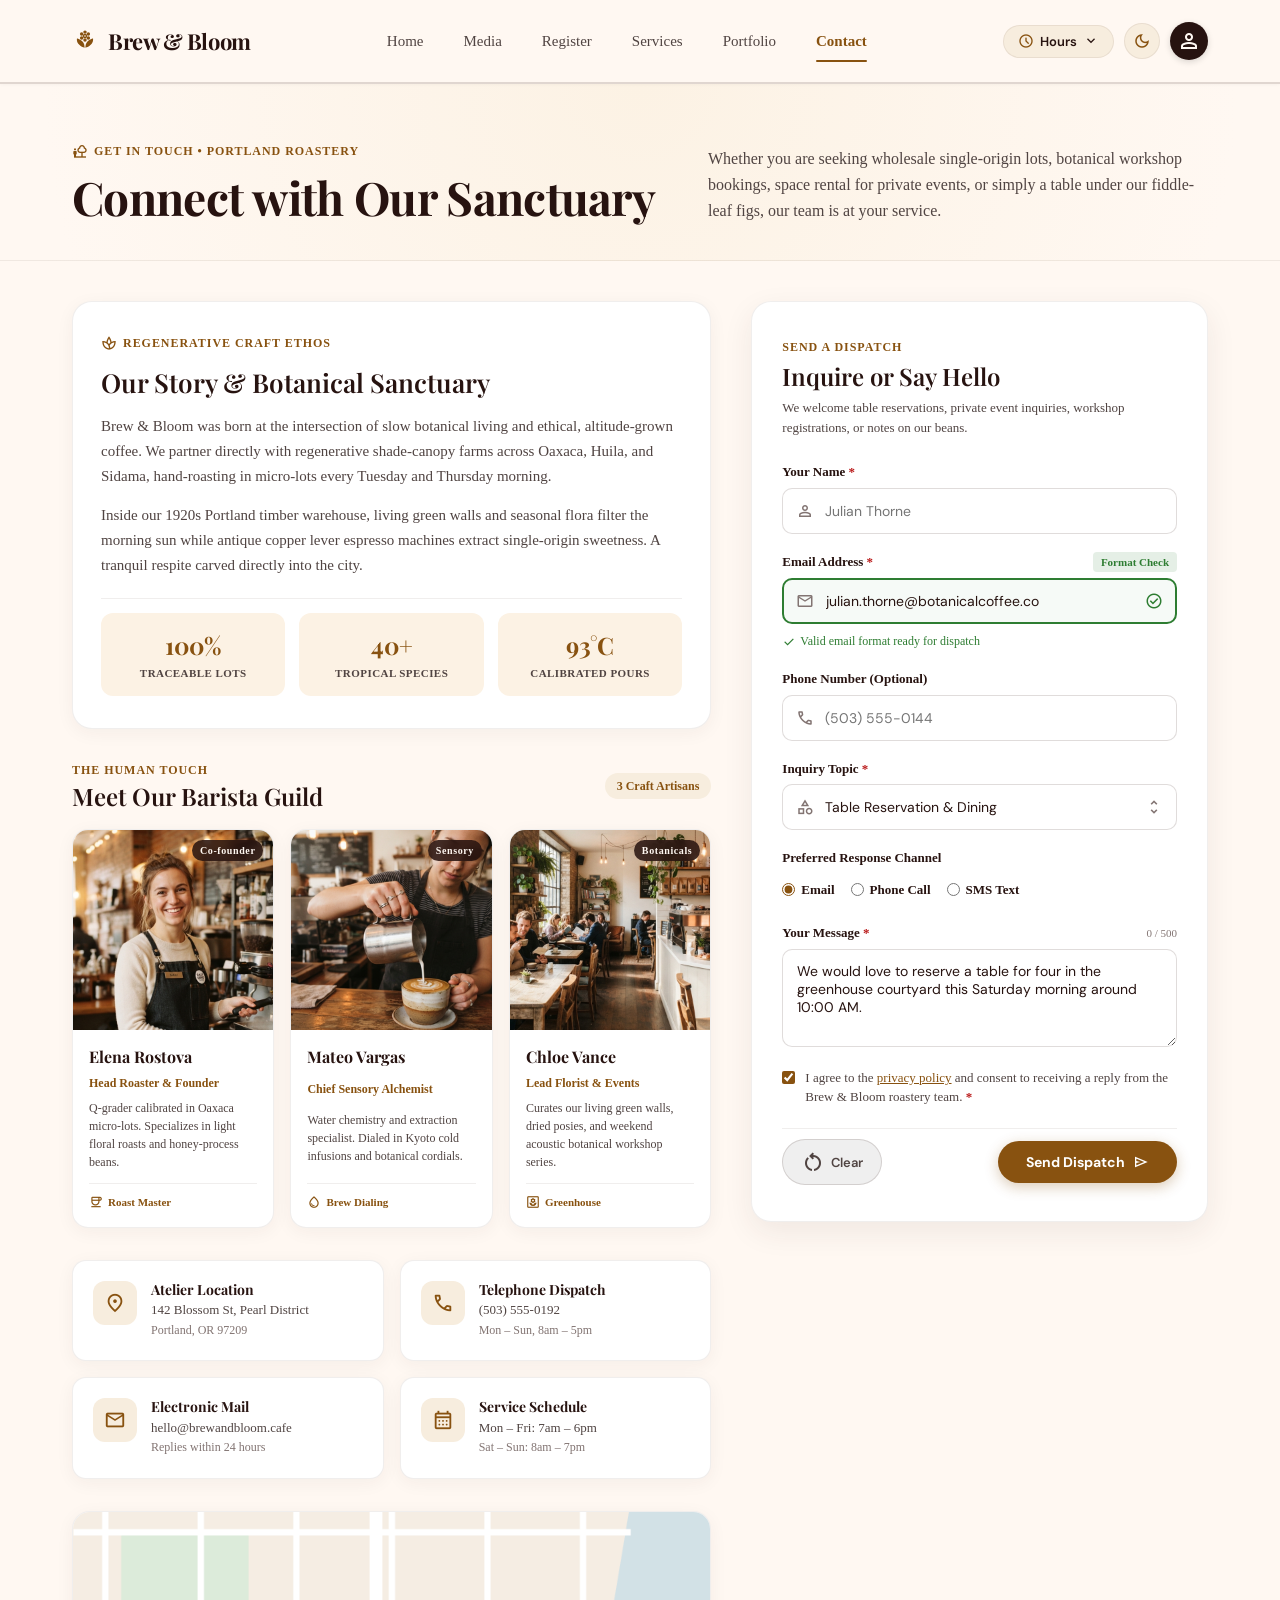
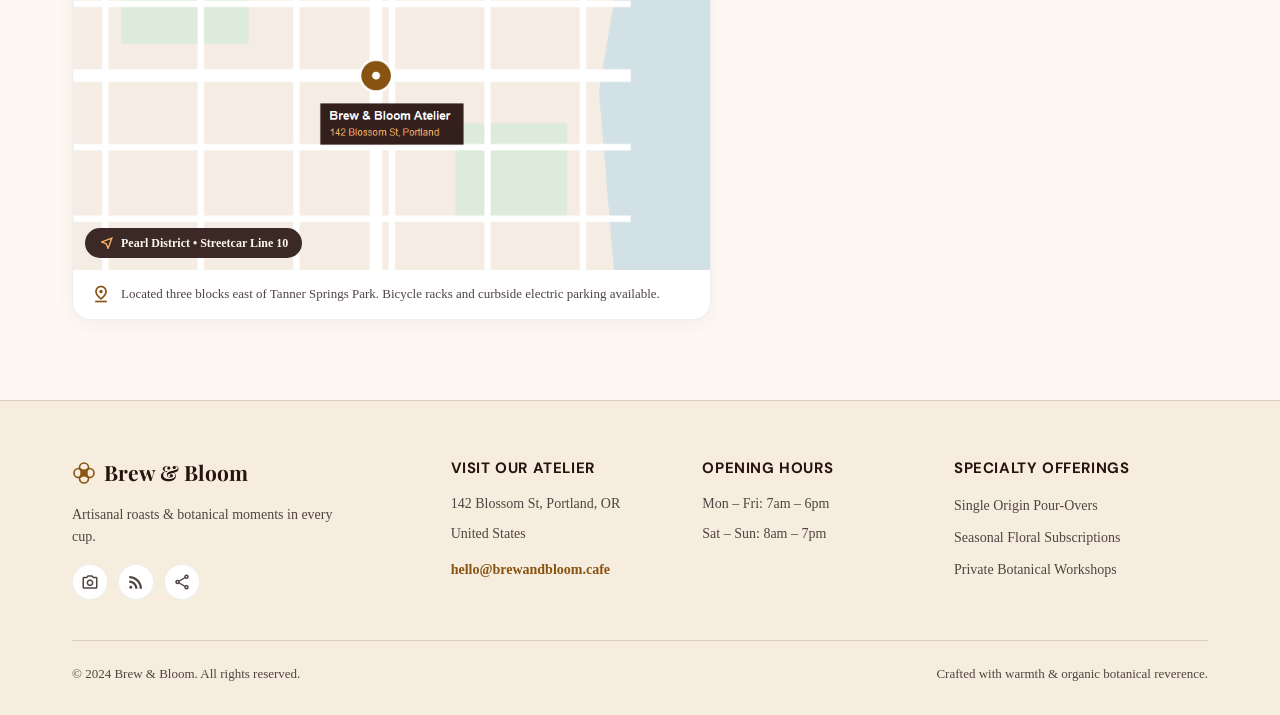
==== commit d9ec5c67: "Update contact, media, and portfolio pages and styles" ====
--- a/App/contact/contact.html
+++ b/App/contact/contact.html
@@ -8,7 +8,6 @@
     content="Contact Brew &amp; Bloom botanical coffee sanctuary in Portland. Visit our atelier, message our barista team, book space rentals, or inquire about wholesale beans.">
   <title>Contact &amp; Atelier — Brew &amp; Bloom</title>
 
-  <!-- Google Fonts & Material Symbols -->
   <link rel="preconnect" href="https://fonts.googleapis.com">
   <link rel="preconnect" href="https://fonts.gstatic.com" crossorigin>
   <link
@@ -18,13 +17,11 @@
     href="https://fonts.googleapis.com/css2?family=Material+Symbols+Outlined:opsz,wght,FILL,GRAD@20..48,100..700,0..1,-50..200"
     rel="stylesheet">
 
-  <!-- Page Stylesheet -->
   <link rel="stylesheet" href="contact.css">
 </head>
 
 <body>
 
-  <!-- Site Header (Requirement: Minimal Navbar with Bottom Border & Theme/Hours Toggle) -->
   <header id="site-header">
     <div class="site-container">
       <div class="header-inner">
@@ -44,7 +41,6 @@
           <span class="brand-name">Brew &amp; Bloom</span>
         </a>
 
-        <!-- Desktop Navigation -->
         <nav class="desktop-nav" aria-label="Main Navigation">
           <a class="nav-link" href="../home/home.html">Home</a>
           <a class="nav-link" href="../media/media.html">Media</a>
@@ -54,10 +50,8 @@
           <a class="nav-link active" aria-current="page" href="../contact/contact.html">Contact</a>
         </nav>
 
-        <!-- Header Actions: Quick Hours Drawer Trigger & Light/Dark Theme Toggle -->
         <div class="header-actions">
 
-          <!-- Requirement: Hours Toggle Button -->
           <button class="hours-toggle-btn" id="toggleHoursBtn" type="button" aria-expanded="false" aria-controls="quickHoursTray">
             <span class="material-symbols-outlined icon-schedule">schedule</span>
             <span class="hours-btn-label">Hours</span>
@@ -77,7 +71,6 @@
       </div>
     </div>
 
-    <!-- Quick Hours Collapsible Dropdown Tray -->
     <div class="quick-hours-tray" id="quickHoursTray" hidden>
       <div class="site-container">
         <div class="tray-inner">
@@ -103,7 +96,6 @@
       </div>
     </div>
 
-    <!-- Mobile Navigation Bar -->
     <nav class="mobile-nav-strip" aria-label="Mobile Navigation">
       <a class="nav-link" href="../home/home.html">Home</a>
       <a class="nav-link" href="../media/media.html">Media</a>
@@ -114,10 +106,8 @@
     </nav>
   </header>
 
-  <!-- Main Content -->
   <main id="main-content">
 
-    <!-- 1. Editorial Header Section -->
     <section id="contact-intro">
       <div class="site-container">
         <div class="intro-grid">
@@ -138,15 +128,12 @@
       </div>
     </section>
 
-    <!-- 2. Split Main Section: 2 Columns on Desktop (Left 7 Cols, Right 5 Cols) -->
     <section id="contact-split-section">
       <div class="site-container">
         <div class="split-layout">
 
-          <!-- ================= LEFT COLUMN: Story, Team & Atelier Info (7 Cols) ================= -->
           <div class="left-content-col">
 
-            <!-- 2A. Our Story & Regenerative Ethos Card -->
             <article class="story-sanctuary-card">
               <div class="eyebrow-tag">
                 <span class="material-symbols-outlined">spa</span>
@@ -164,7 +151,6 @@
                 directly into the city.
               </p>
 
-              <!-- 3 Pillar Stats -->
               <div class="ethos-stats-grid">
                 <div class="stat-box">
                   <span class="stat-number">100%</span>
@@ -181,7 +167,6 @@
               </div>
             </article>
 
-            <!-- 2B. Team of 3 Baristas (Row of Cards with Generated Portrait Images) -->
             <div class="team-section">
               <div class="team-header-row">
                 <div>
@@ -193,7 +178,6 @@
 
               <div class="team-cards-row">
 
-                <!-- Barista 1: Elena -->
                 <article class="barista-card">
                   <div class="barista-photo-frame">
                     <img src="../../assets/images/team-elena.png" alt="Elena Rostova smiling in roastery apron">
@@ -212,7 +196,7 @@
                   </div>
                 </article>
 
-                <!-- Barista 2: Mateo -->
+
                 <article class="barista-card">
                   <div class="barista-photo-frame">
                     <img src="../../assets/images/team-mateo.png" alt="Mateo Vargas pouring latte art">
@@ -231,7 +215,6 @@
                   </div>
                 </article>
 
-                <!-- Barista 3: Chloe -->
                 <article class="barista-card">
                   <div class="barista-photo-frame">
                     <img src="../../assets/images/team-chloe.png" alt="Chloe Vance with botanical plants">
@@ -253,7 +236,6 @@
               </div>
             </div>
 
-            <!-- 2C. Direct Contact Information Grid -->
             <div class="contact-info-grid">
               <div class="info-card">
                 <div class="info-icon-badge">
@@ -300,7 +282,6 @@
               </div>
             </div>
 
-            <!-- 2D. Visual Map Location Frame -->
             <div class="map-card">
               <div class="map-frame">
                 <img src="../../assets/images/contact-map.png"
@@ -318,7 +299,6 @@
 
           </div>
 
-          <!-- ================= RIGHT COLUMN: Interactive Contact Form (5 Cols) ================= -->
           <div class="right-form-col">
             <div class="form-wrapper-card">
 
@@ -332,7 +312,6 @@
 
               <form id="contactForm" novalidate>
 
-                <!-- Full Name Field -->
                 <div class="form-group">
                   <label for="contactName">Your Name <span class="required-star">*</span></label>
                   <div class="input-wrapper">
@@ -341,7 +320,6 @@
                   </div>
                 </div>
 
-                <!-- Email Address Field (With Live Validation Display) -->
                 <div class="form-group">
                   <div class="label-row">
                     <label for="contactEmail">Email Address <span class="required-star">*</span></label>
@@ -359,7 +337,6 @@
                   </p>
                 </div>
 
-                <!-- Phone Field -->
                 <div class="form-group">
                   <label for="contactPhone">Phone Number (Optional)</label>
                   <div class="input-wrapper">
@@ -368,7 +345,6 @@
                   </div>
                 </div>
 
-                <!-- Subject / Reason for Inquiry (Select) -->
                 <div class="form-group">
                   <label for="contactSubject">Inquiry Topic <span class="required-star">*</span></label>
                   <div class="select-wrapper">
@@ -385,7 +361,6 @@
                   </div>
                 </div>
 
-                <!-- Preferred Reply Method -->
                 <div class="form-group">
                   <span class="field-label-text">Preferred Response Channel</span>
                   <div class="radio-row">
@@ -404,7 +379,6 @@
                   </div>
                 </div>
 
-                <!-- Message Field -->
                 <div class="form-group">
                   <div class="label-row">
                     <label for="contactMessage">Your Message <span class="required-star">*</span></label>
@@ -414,7 +388,6 @@
                     placeholder="Tell us about your requested dates, guest count, or coffee questions..." required>We would love to reserve a table for four in the greenhouse courtyard this Saturday morning around 10:00 AM.</textarea>
                 </div>
 
-                <!-- Consent Checkbox -->
                 <div class="consent-group">
                   <label class="checkbox-label">
                     <input type="checkbox" id="contactConsent" name="consent" required checked>
@@ -425,7 +398,6 @@
                   </label>
                 </div>
 
-                <!-- Action Buttons -->
                 <div class="form-actions-row">
                   <button class="btn-clear" type="reset">
                     <span class="material-symbols-outlined">restart_alt</span>
@@ -439,7 +411,6 @@
 
               </form>
 
-              <!-- Live Submission Success Card (Hidden by Default) -->
               <div class="success-alert-card hidden" id="formSuccessAlert">
                 <div class="alert-icon">
                   <span class="material-symbols-outlined">mark_email_read</span>
@@ -459,7 +430,6 @@
 
   </main>
 
-  <!-- Site Footer (Standardized Across All 6 Pages) -->
   <footer id="site-footer">
     <div class="site-container">
       <div class="footer-top-grid">
@@ -493,7 +463,6 @@
           </div>
         </div>
 
-        <!-- Address Column -->
         <div class="footer-col footer-col-info">
           <h4 class="footer-heading">Visit Our Atelier</h4>
           <p class="footer-text">142 Blossom St, Portland, OR</p>
@@ -501,14 +470,12 @@
           <p class="footer-text footer-text-spacer">hello@brewandbloom.cafe</p>
         </div>
 
-        <!-- Hours Column -->
         <div class="footer-col footer-col-info">
           <h4 class="footer-heading">Opening Hours</h4>
           <p class="footer-text">Mon – Fri: 7am – 6pm</p>
           <p class="footer-text">Sat – Sun: 8am – 7pm</p>
         </div>
 
-        <!-- Offerings Column -->
         <div class="footer-col footer-col-info">
           <h4 class="footer-heading">Specialty Offerings</h4>
           <ul class="footer-links-list">
@@ -520,7 +487,6 @@
 
       </div>
 
-      <!-- Bottom Bar -->
       <div class="footer-bottom-bar">
         <span>&copy; 2024 Brew &amp; Bloom. All rights reserved.</span>
         <span>Crafted with warmth &amp; organic botanical reverence.</span>
@@ -529,58 +495,8 @@
     </div>
   </footer>
 
-  <!-- Light Vanilla Script for Interactive Hours Tray & Light/Dark Theme Toggle -->
-  <script>
-    // 1. Quick Hours Drawer Toggle
-    const toggleHoursBtn = document.getElementById('toggleHoursBtn');
-    const quickHoursTray = document.getElementById('quickHoursTray');
-    const hoursCaret = document.getElementById('hoursCaret');
-
-    if (toggleHoursBtn && quickHoursTray) {
-      toggleHoursBtn.addEventListener('click', () => {
-        const isExpanded = toggleHoursBtn.getAttribute('aria-expanded') === 'true';
-        toggleHoursBtn.setAttribute('aria-expanded', !isExpanded);
-        quickHoursTray.hidden = isExpanded;
-        hoursCaret.textContent = isExpanded ? 'expand_more' : 'expand_less';
-        toggleHoursBtn.classList.toggle('active', !isExpanded);
-      });
-    }
-
-    // 2. Light / Dark Theme Toggle
-    const themeToggleBtn = document.getElementById('themeToggleBtn');
-    const themeIcon = document.getElementById('themeIcon');
-
-    if (themeToggleBtn && themeIcon) {
-      themeToggleBtn.addEventListener('click', () => {
-        document.body.classList.toggle('dark-theme');
-        const isDark = document.body.classList.contains('dark-theme');
-        themeIcon.textContent = isDark ? 'light_mode' : 'dark_mode';
-      });
-    }
-
-    // 3. Contact Form Submission Live Feedback
-    const contactForm = document.getElementById('contactForm');
-    const formSuccessAlert = document.getElementById('formSuccessAlert');
-
-    if (contactForm && formSuccessAlert) {
-      contactForm.addEventListener('submit', (e) => {
-        e.preventDefault();
-        formSuccessAlert.classList.remove('hidden');
-        formSuccessAlert.scrollIntoView({ behavior: 'smooth', block: 'nearest' });
-      });
-    }
-
-    // 4. Character count for textarea
-    const contactMessage = document.getElementById('contactMessage');
-    const charCount = document.getElementById('charCount');
-    if (contactMessage && charCount) {
-      charCount.textContent = `${contactMessage.value.length} / 500`;
-      contactMessage.addEventListener('input', () => {
-        charCount.textContent = `${contactMessage.value.length} / 500`;
-      });
-    }
-  </script>
+
 
 </body>
 
-</html>
+</html>
--- a/App/contact/contact.css
+++ b/App/contact/contact.css
@@ -1,9 +1,4 @@
-/* ==========================================================================
-   Brew & Bloom — Contact & Atelier Stylesheet (contact.css)
-   Split Grid/Flexbox, Minimal Navbar, Live Validation & Dark Theme
-   ========================================================================== */
-
-/* 1. CSS Reset & Variables */
+
 *,
 *::before,
 *::after {
@@ -52,7 +47,6 @@
 }
 
 body {
-  font-family: 'DM Sans', -apple-system, BlinkMacSystemFont, 'Segoe UI', Roboto, sans-serif;
   font-size: 16px;
   line-height: 1.5;
   color: var(--text-primary);
@@ -137,9 +131,6 @@
   }
 }
 
-/* ==========================================================================
-   2. SITE HEADER (Requirement: Minimal Navbar with Bottom Border & Theme/Hours)
-   ========================================================================== */
 #site-header {
   position: fixed;
   top: 0;
@@ -236,14 +227,12 @@
   border-radius: 9999px;
 }
 
-/* Header Action Controls */
 .header-actions {
   display: flex;
   align-items: center;
   gap: 10px;
 }
 
-/* Quick Hours Toggle Button */
 .hours-toggle-btn {
   display: inline-flex;
   align-items: center;
@@ -280,7 +269,6 @@
   transition: transform 0.2s ease;
 }
 
-/* Theme Toggle Button (Light / Dark Mode) */
 .theme-toggle-btn {
   width: 36px;
   height: 36px;
@@ -325,7 +313,6 @@
   transform: scale(1.05);
 }
 
-/* Quick Hours Collapsible Dropdown Tray */
 .quick-hours-tray {
   background-color: var(--bg-surface);
   border-bottom: 1px solid var(--border-strong);
@@ -419,7 +406,6 @@
   50% { transform: scale(1.3); opacity: 0.6; }
 }
 
-/* Mobile Nav Strip */
 .mobile-nav-strip {
   display: flex;
   align-items: center;
@@ -447,9 +433,7 @@
   white-space: nowrap;
 }
 
-/* ==========================================================================
-   3. MAIN CONTENT
-   ========================================================================== */
+
 #main-content {
   padding-top: 76px;
   background-color: var(--bg-page);
@@ -462,9 +446,7 @@
   }
 }
 
-/* ==========================================================================
-   4. CONTACT INTRO SECTION
-   ========================================================================== */
+
 #contact-intro {
   padding: 44px 0 28px;
   border-bottom: 1px solid var(--border-subtle);
@@ -537,9 +519,7 @@
   color: var(--text-secondary);
 }
 
-/* ==========================================================================
-   5. SPLIT LAYOUT (Desktop 2-Col: Left 7 Cols, Right 5 Cols)
-   ========================================================================== */
+
 #contact-split-section {
   padding: 40px 0 80px;
 }
@@ -558,16 +538,13 @@
   }
 }
 
-/* --------------------------------------------------------------------------
-   LEFT COLUMN: Story, Team & Atelier Details
-   -------------------------------------------------------------------------- */
+
 .left-content-col {
   display: flex;
   flex-direction: column;
   gap: 32px;
 }
 
-/* 5A. Our Story Card */
 .story-sanctuary-card {
   background-color: var(--bg-surface);
   border-radius: 20px;
@@ -640,7 +617,6 @@
   letter-spacing: 0.04em;
 }
 
-/* 5B. Team of 3 Baristas */
 .team-section {
   display: flex;
   flex-direction: column;
@@ -845,7 +821,6 @@
   color: var(--text-muted);
 }
 
-/* 5D. Map Card */
 .map-card {
   background-color: var(--bg-surface);
   border-radius: 18px;
@@ -904,9 +879,7 @@
   flex-shrink: 0;
 }
 
-/* --------------------------------------------------------------------------
-   RIGHT COLUMN: Contact Form Card (Live Validation & Interactive Feedback)
-   -------------------------------------------------------------------------- */
+
 .form-wrapper-card {
   background-color: var(--bg-surface);
   border-radius: 20px;
@@ -1069,7 +1042,6 @@
   font-size: 18px;
 }
 
-/* Radio buttons row */
 .radio-row {
   display: flex;
   align-items: center;
@@ -1103,7 +1075,6 @@
   color: var(--text-muted);
 }
 
-/* Consent Checkbox */
 .consent-group {
   padding: 4px 0;
 }
@@ -1130,7 +1101,6 @@
   text-decoration: underline;
 }
 
-/* Form Action Buttons */
 .form-actions-row {
   display: flex;
   align-items: center;
@@ -1195,7 +1165,6 @@
   transform: translateX(4px);
 }
 
-/* Live Submission Alert Box */
 .success-alert-card {
   margin-top: 20px;
   padding: 16px 20px;
@@ -1246,9 +1215,7 @@
   color: var(--text-secondary);
 }
 
-/* ==========================================================================
-   6. SITE FOOTER
-   ========================================================================== */
+
 #site-footer {
   width: 100%;
   background-color: var(--bg-container);
@@ -1413,9 +1380,7 @@
   }
 }
 
-/* ==========================================================================
-   7. ACCESSIBILITY & PREFERS-REDUCED-MOTION
-   ========================================================================== */
+
 @media (prefers-reduced-motion: reduce) {
   *,
   *::before,
@@ -1425,5 +1390,4 @@
     transition-duration: 0.01ms !important;
     scroll-behavior: auto !important;
   }
-}
-
+} 
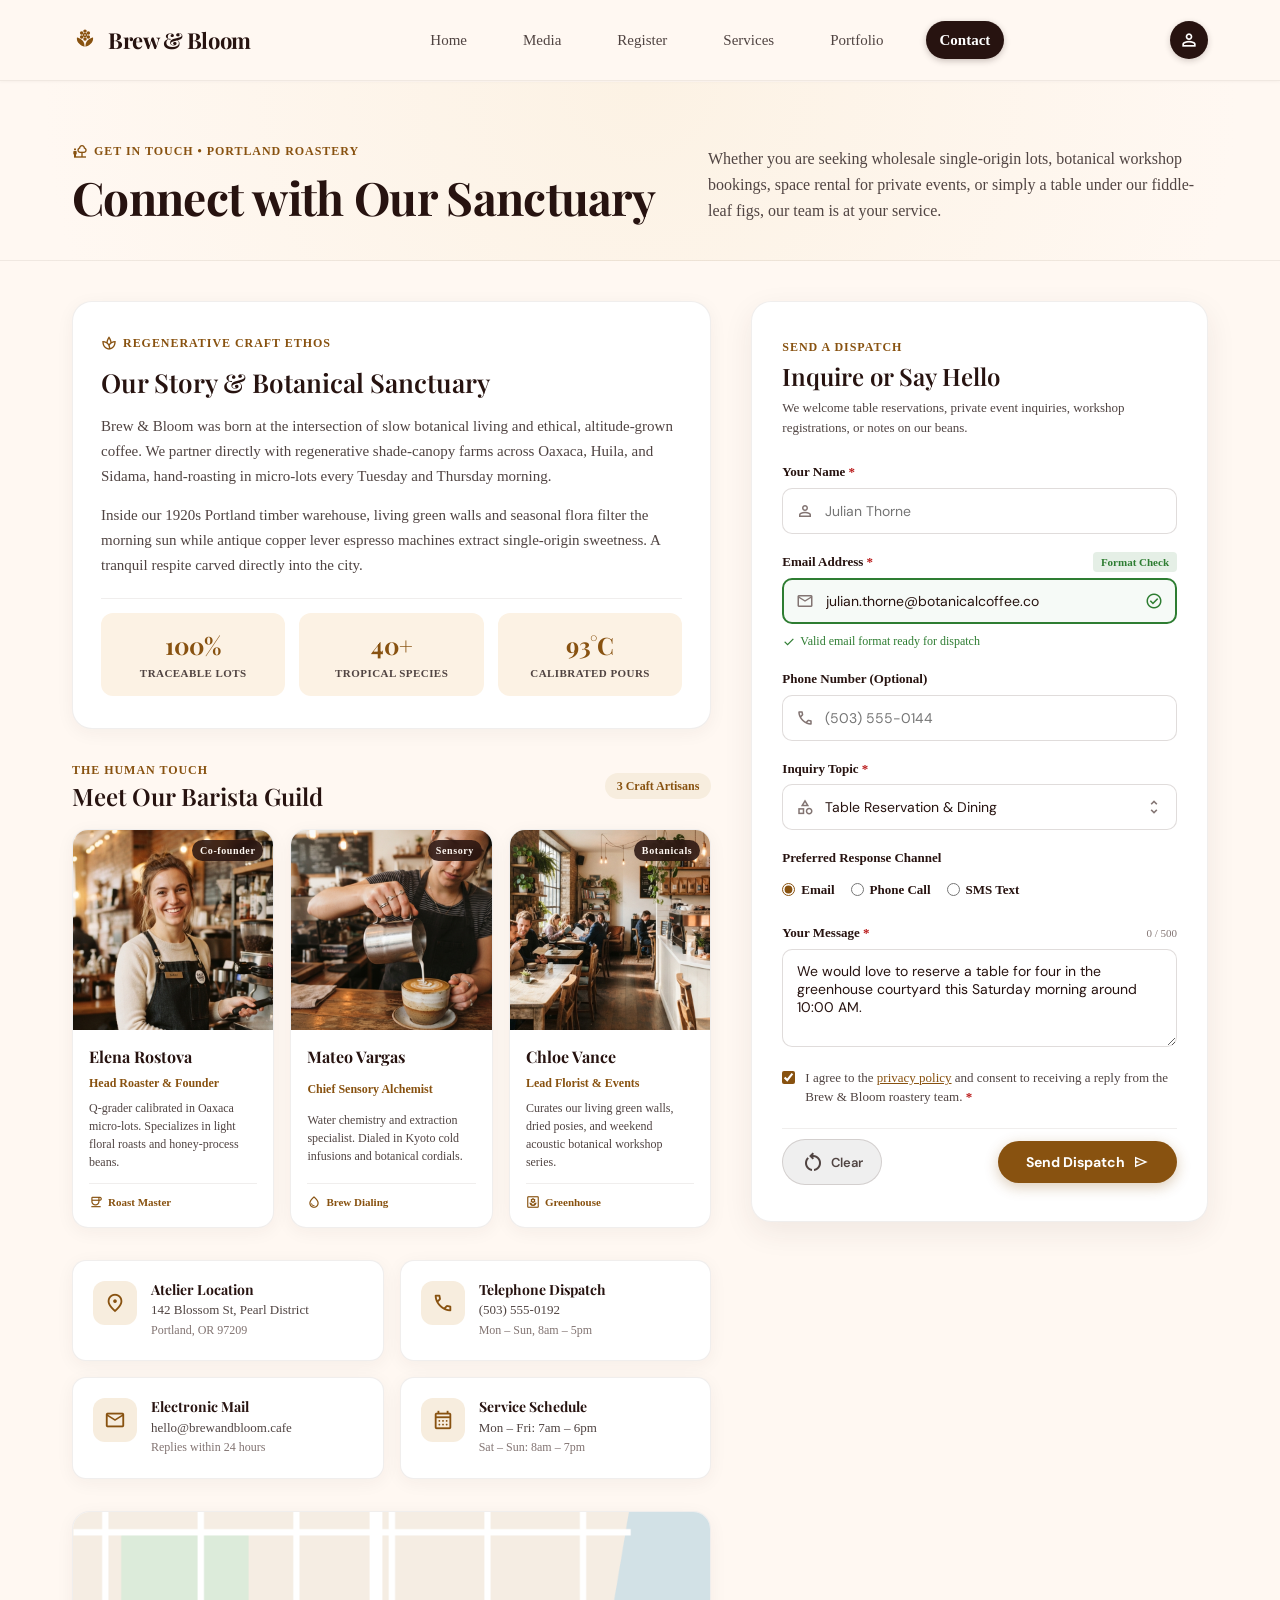
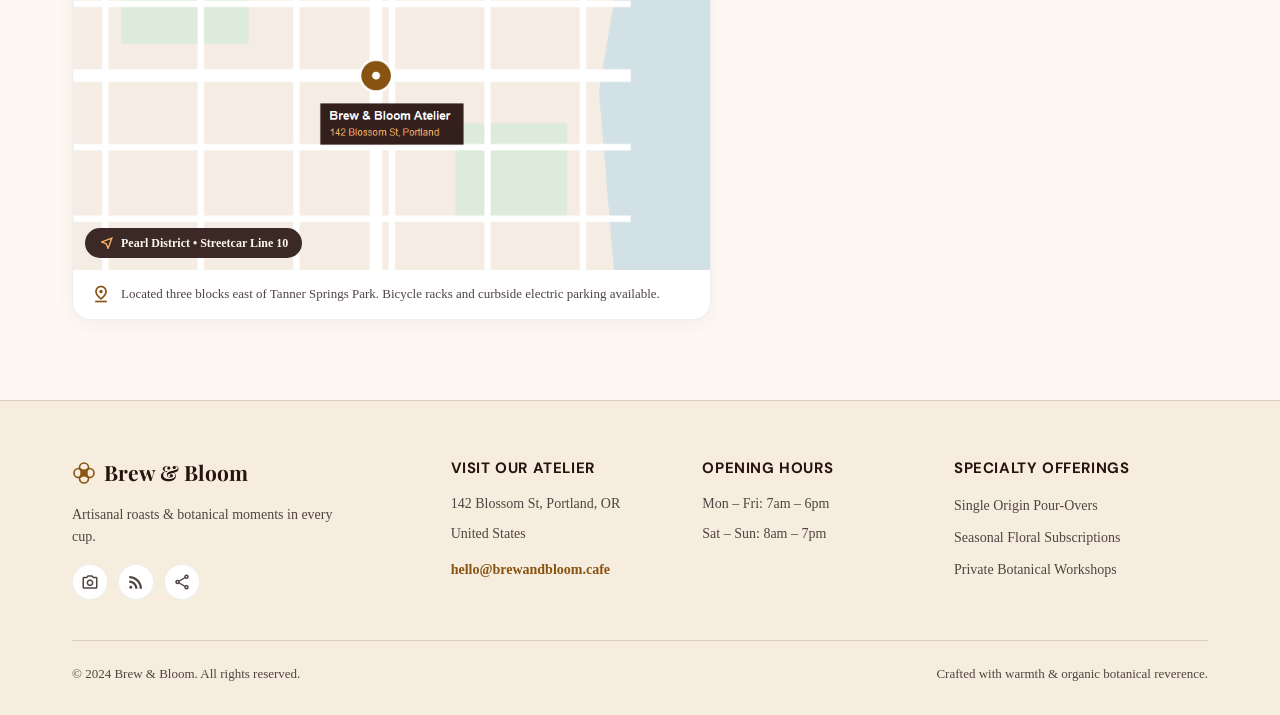
==== commit 5204f27d: "Standardize navbar layout, logo, and active button styles across all pages" ====
--- a/App/contact/contact.html
+++ b/App/contact/contact.html
@@ -22,7 +22,7 @@
 
 <body>
 
-  <header id="site-header">
+    <header id="site-header">
     <div class="site-container">
       <div class="header-inner">
 
@@ -51,47 +51,9 @@
         </nav>
 
         <div class="header-actions">
-
-          <button class="hours-toggle-btn" id="toggleHoursBtn" type="button" aria-expanded="false" aria-controls="quickHoursTray">
-            <span class="material-symbols-outlined icon-schedule">schedule</span>
-            <span class="hours-btn-label">Hours</span>
-            <span class="material-symbols-outlined icon-caret" id="hoursCaret">expand_more</span>
-          </button>
-
-          <!-- Requirement: Theme Toggle Button -->
-          <button class="theme-toggle-btn" id="themeToggleBtn" type="button" aria-label="Toggle Light and Dark Mode">
-            <span class="material-symbols-outlined" id="themeIcon">dark_mode</span>
-          </button>
-
           <button class="account-btn" type="button" aria-label="User account">
             <span class="material-symbols-outlined">person</span>
           </button>
-        </div>
-
-      </div>
-    </div>
-
-    <div class="quick-hours-tray" id="quickHoursTray" hidden>
-      <div class="site-container">
-        <div class="tray-inner">
-          <div class="tray-col">
-            <span class="material-symbols-outlined tray-icon">coffee</span>
-            <div>
-              <p class="tray-heading">Weekday Service</p>
-              <p class="tray-sub">Mon – Fri: 7:00 AM – 6:00 PM</p>
-            </div>
-          </div>
-          <div class="tray-col">
-            <span class="material-symbols-outlined tray-icon">local_florist</span>
-            <div>
-              <p class="tray-heading">Weekend Bloom Market</p>
-              <p class="tray-sub">Sat – Sun: 8:00 AM – 7:00 PM</p>
-            </div>
-          </div>
-          <div class="tray-status">
-            <span class="status-dot"></span>
-            <span class="status-text">Currently Open &amp; Brewing</span>
-          </div>
         </div>
       </div>
     </div>
@@ -195,7 +157,6 @@
                     </div>
                   </div>
                 </article>
-
 
                 <article class="barista-card">
                   <div class="barista-photo-frame">
@@ -434,7 +395,6 @@
     <div class="site-container">
       <div class="footer-top-grid">
 
-        <!-- Brand Column -->
         <div class="footer-col footer-col-brand">
           <div class="footer-logo-row">
             <svg fill="none" stroke="currentColor" stroke-linecap="round" stroke-linejoin="round" stroke-width="1.6"
@@ -495,8 +455,6 @@
     </div>
   </footer>
 
-
-
 </body>
 
 </html>
--- a/App/contact/contact.css
+++ b/App/contact/contact.css
@@ -23,7 +23,6 @@
   --card-shadow: 0 4px 18px rgba(62, 39, 35, 0.05);
 }
 
-/* Requirement: Complete Dark Theme Mode */
 body.dark-theme {
   --bg-page: #191413;
   --bg-surface: #241d1b;
@@ -138,25 +137,23 @@
   right: 0;
   width: 100%;
   z-index: 1000;
-  background-color: var(--header-bg);
-  backdrop-filter: blur(14px);
-  -webkit-backdrop-filter: blur(14px);
-  border-bottom: 2px solid var(--border-strong);
-  box-shadow: 0 1px 3px rgba(0, 0, 0, 0.03);
-  transition: background-color 0.3s ease, border-color 0.3s ease;
+  background-color: rgba(255, 248, 242, 0.94);
+  backdrop-filter: blur(12px);
+  -webkit-backdrop-filter: blur(12px);
+  border-bottom: 1px solid rgba(62, 39, 35, 0.08);
+  box-shadow: 0 1px 3px rgba(62, 39, 35, 0.04);
 }
 
 .header-inner {
   display: flex;
   align-items: center;
   justify-content: space-between;
-  height: 76px;
-  gap: 16px;
+  height: 72px;
 }
 
 @media (min-width: 1024px) {
   .header-inner {
-    height: 82px;
+    height: 80px;
   }
 }
 
@@ -164,18 +161,19 @@
   display: flex;
   align-items: center;
   gap: 10px;
+  text-decoration: none;
 }
 
 .brand-icon {
   width: 26px;
   height: 26px;
-  color: var(--brand-accent);
+  color: #885210;
   flex-shrink: 0;
   transition: transform 0.3s ease;
 }
 
 .brand-logo:hover .brand-icon {
-  transform: rotate(15deg) scale(1.08);
+  transform: rotate(15deg);
 }
 
 .brand-name {
@@ -183,13 +181,13 @@
   font-size: 22px;
   font-weight: 700;
   letter-spacing: -0.02em;
-  color: var(--text-primary);
+  color: #271310;
 }
 
 .desktop-nav {
   display: none;
   align-items: center;
-  gap: 20px;
+  gap: 28px;
 }
 
 @media (min-width: 1024px) {
@@ -201,209 +199,55 @@
 .nav-link {
   font-size: 15px;
   font-weight: 500;
-  color: var(--text-secondary);
-  padding: 6px 10px;
-  position: relative;
-  transition: color 0.2s ease;
+  color: #504442;
+  padding: 8px 14px;
+  border-radius: 9999px;
+  transition: all 0.2s ease;
+  display: inline-block;
+  text-decoration: none;
 }
 
 .nav-link:hover {
-  color: var(--brand-accent);
-}
-
-.nav-link.active {
-  color: var(--brand-accent);
-  font-weight: 700;
-}
-
-.nav-link.active::after {
-  content: "";
-  position: absolute;
-  bottom: -4px;
-  left: 10px;
-  right: 10px;
-  height: 2px;
-  background-color: var(--brand-accent);
-  border-radius: 9999px;
+  color: #271310;
+  background-color: rgba(136, 82, 16, 0.08);
+}
+
+.nav-link.active,
+.nav-link[aria-current="page"] {
+  color: #ffffff !important;
+  background-color: #271310 !important;
+  font-weight: 600;
+  box-shadow: 0 2px 6px rgba(39, 19, 16, 0.25);
 }
 
 .header-actions {
   display: flex;
   align-items: center;
-  gap: 10px;
-}
-
-.hours-toggle-btn {
-  display: inline-flex;
-  align-items: center;
-  gap: 6px;
-  padding: 7px 14px;
-  border-radius: 9999px;
-  background-color: var(--bg-container);
-  border: 1px solid var(--border-subtle);
-  color: var(--text-primary);
-  font-size: 13px;
-  font-weight: 600;
-  cursor: pointer;
-  transition: all 0.2s ease;
-}
-
-.hours-toggle-btn:hover,
-.hours-toggle-btn.active {
-  background-color: var(--brand-accent);
-  color: #ffffff;
-}
-
-.hours-toggle-btn:hover .icon-schedule,
-.hours-toggle-btn.active .icon-schedule {
-  color: #ffffff;
-}
-
-.icon-schedule {
-  font-size: 16px;
-  color: var(--brand-accent);
-}
-
-.icon-caret {
-  font-size: 16px;
-  transition: transform 0.2s ease;
-}
-
-.theme-toggle-btn {
-  width: 36px;
-  height: 36px;
-  border-radius: 50%;
-  background-color: var(--bg-container);
-  border: 1px solid var(--border-subtle);
-  color: var(--brand-accent);
-  display: flex;
-  align-items: center;
-  justify-content: center;
-  cursor: pointer;
-  transition: all 0.2s ease;
-}
-
-.theme-toggle-btn:hover {
-  background-color: var(--brand-accent);
-  color: #ffffff;
-  transform: rotate(20deg);
-}
-
-.theme-toggle-btn .material-symbols-outlined {
-  font-size: 18px;
+  gap: 12px;
 }
 
 .account-btn {
   width: 38px;
   height: 38px;
   border-radius: 50%;
-  background-color: var(--text-primary);
-  color: var(--bg-page);
+  background-color: #271310;
+  color: #ffffff;
   border: none;
   display: flex;
   align-items: center;
   justify-content: center;
   cursor: pointer;
-  box-shadow: 0 2px 6px rgba(0, 0, 0, 0.15);
   transition: all 0.2s ease;
+  box-shadow: 0 2px 6px rgba(39, 19, 16, 0.2);
 }
 
 .account-btn:hover {
-  background-color: var(--brand-accent);
+  background-color: #885210;
   transform: scale(1.05);
 }
 
-.quick-hours-tray {
-  background-color: var(--bg-surface);
-  border-bottom: 1px solid var(--border-strong);
-  box-shadow: 0 6px 16px rgba(0, 0, 0, 0.08);
-  padding: 14px 0;
-  animation: slideDownTray 0.25s ease-out;
-}
-
-@keyframes slideDownTray {
-  from {
-    opacity: 0;
-    transform: translateY(-8px);
-  }
-  to {
-    opacity: 1;
-    transform: translateY(0);
-  }
-}
-
-.tray-inner {
-  display: flex;
-  flex-direction: column;
-  gap: 12px;
-}
-
-@media (min-width: 640px) {
-  .tray-inner {
-    flex-direction: row;
-    align-items: center;
-    justify-content: space-between;
-  }
-}
-
-.tray-col {
-  display: flex;
-  align-items: center;
-  gap: 10px;
-}
-
-.tray-icon {
-  width: 36px;
-  height: 36px;
-  border-radius: 50%;
-  background-color: var(--bg-container);
-  color: var(--brand-accent);
-  display: flex;
-  align-items: center;
-  justify-content: center;
-  font-size: 18px;
-}
-
-.tray-heading {
-  font-size: 13px;
-  font-weight: 700;
-  color: var(--text-primary);
-}
-
-.tray-sub {
-  font-size: 12px;
-  color: var(--text-secondary);
-}
-
-.tray-status {
-  display: inline-flex;
-  align-items: center;
-  gap: 8px;
-  padding: 6px 14px;
-  border-radius: 9999px;
-  background-color: rgba(46, 125, 50, 0.12);
-  color: #2e7d32;
-  font-size: 12px;
-  font-weight: 700;
-}
-
-body.dark-theme .tray-status {
-  background-color: rgba(76, 175, 80, 0.2);
-  color: #81c784;
-}
-
-.status-dot {
-  width: 8px;
-  height: 8px;
-  border-radius: 50%;
-  background-color: #2e7d32;
-  box-shadow: 0 0 0 3px rgba(46, 125, 50, 0.2);
-  animation: pulseDot 2s infinite ease-in-out;
-}
-
-@keyframes pulseDot {
-  0%, 100% { transform: scale(1); opacity: 1; }
-  50% { transform: scale(1.3); opacity: 0.6; }
+.account-btn .material-symbols-outlined {
+  font-size: 20px;
 }
 
 .mobile-nav-strip {
@@ -412,8 +256,8 @@
   gap: 8px;
   padding: 8px 16px;
   overflow-x: auto;
-  border-top: 1px solid var(--border-subtle);
-  background-color: var(--header-bg);
+  border-top: 1px solid rgba(62, 39, 35, 0.06);
+  background-color: rgba(255, 248, 242, 0.98);
   scrollbar-width: none;
 }
 
@@ -429,10 +273,9 @@
 
 .mobile-nav-strip .nav-link {
   font-size: 13px;
-  padding: 6px 10px;
+  padding: 6px 12px;
   white-space: nowrap;
 }
-
 
 #main-content {
   padding-top: 76px;
@@ -445,7 +288,6 @@
     padding-top: 82px;
   }
 }
-
 
 #contact-intro {
   padding: 44px 0 28px;
@@ -519,7 +361,6 @@
   color: var(--text-secondary);
 }
 
-
 #contact-split-section {
   padding: 40px 0 80px;
 }
@@ -537,7 +378,6 @@
     gap: 40px;
   }
 }
-
 
 .left-content-col {
   display: flex;
@@ -759,7 +599,6 @@
   font-size: 14px;
 }
 
-/* 5C. Contact Information Cards Grid */
 .contact-info-grid {
   display: grid;
   grid-template-columns: 1fr;
@@ -878,7 +717,6 @@
   font-size: 20px;
   flex-shrink: 0;
 }
-
 
 .form-wrapper-card {
   background-color: var(--bg-surface);
@@ -1006,7 +844,6 @@
   box-shadow: 0 0 0 3px rgba(136, 82, 16, 0.18);
 }
 
-/* Valid demo field state */
 .input-field.valid-field {
   border: 2px solid #2e7d32;
   background-color: rgba(46, 125, 50, 0.04);
@@ -1215,7 +1052,6 @@
   color: var(--text-secondary);
 }
 
-
 #site-footer {
   width: 100%;
   background-color: var(--bg-container);
@@ -1379,7 +1215,6 @@
     text-align: left;
   }
 }
-
 
 @media (prefers-reduced-motion: reduce) {
   *,
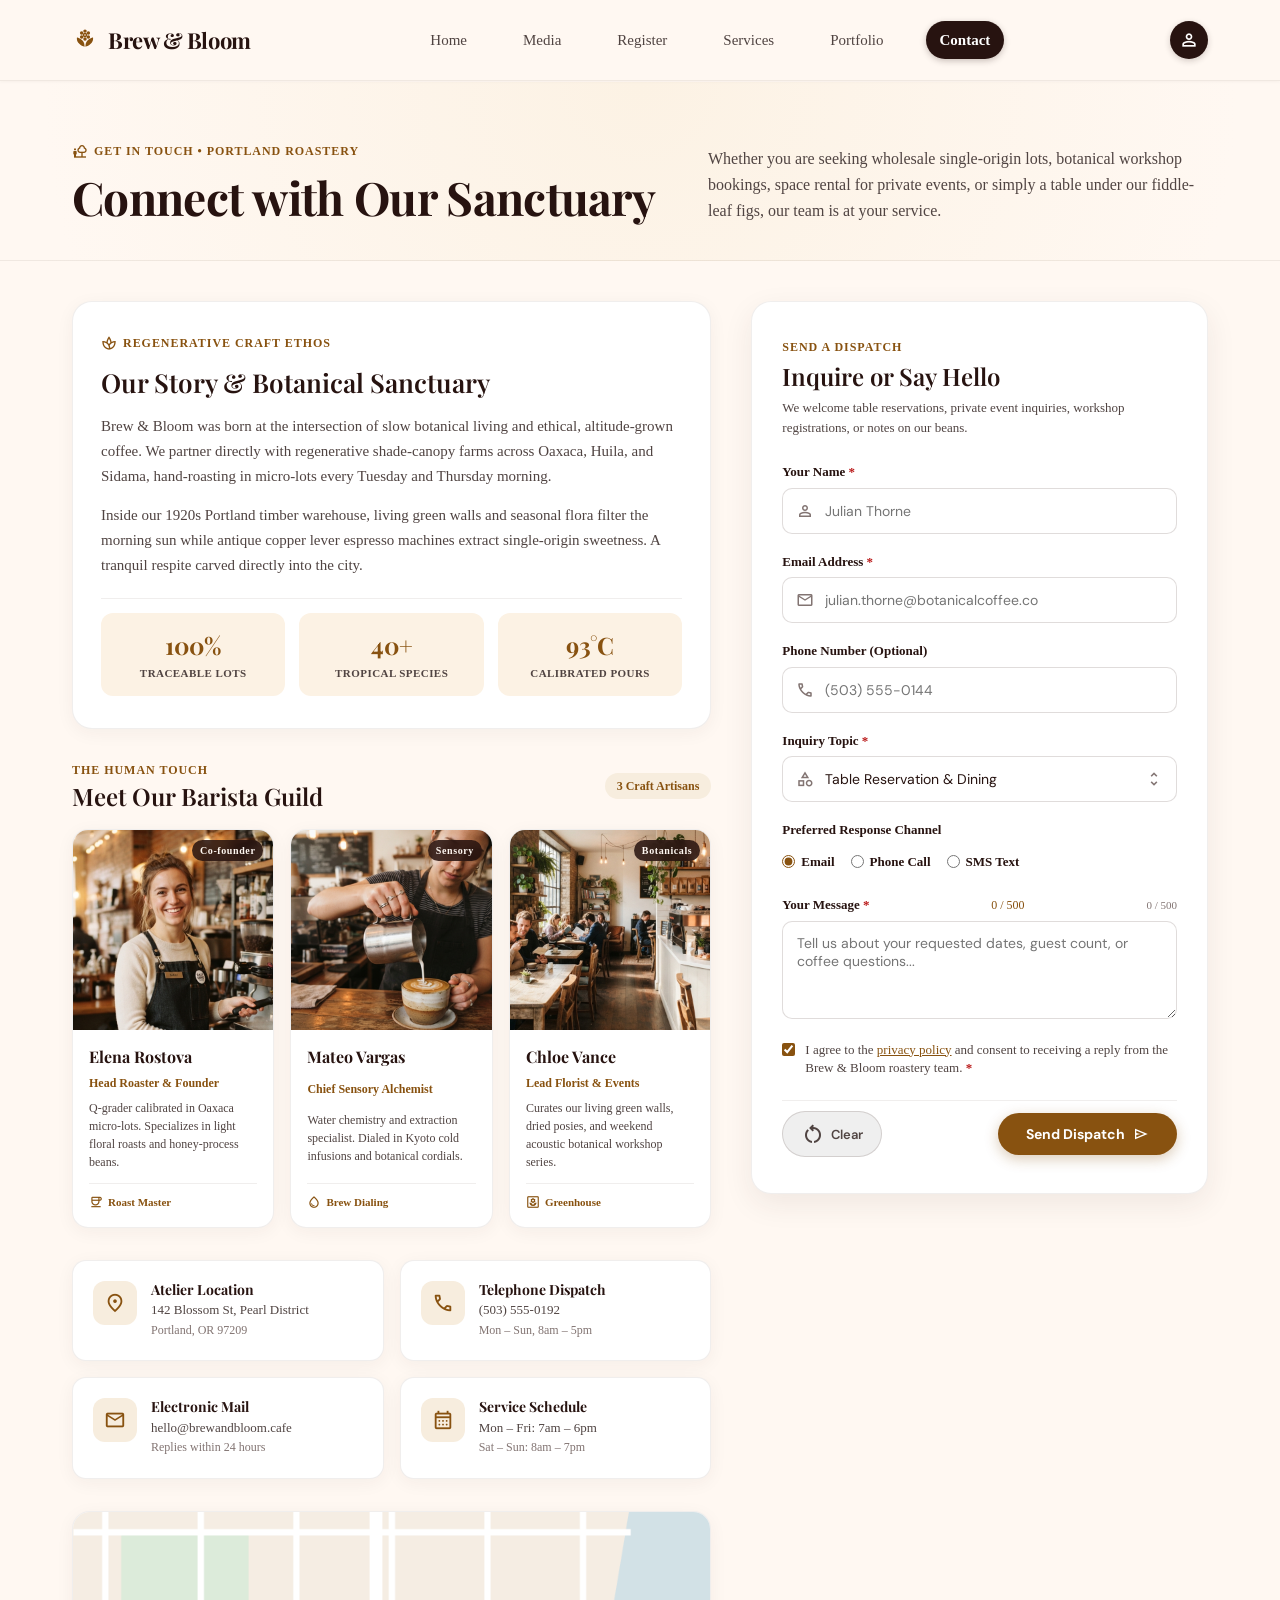
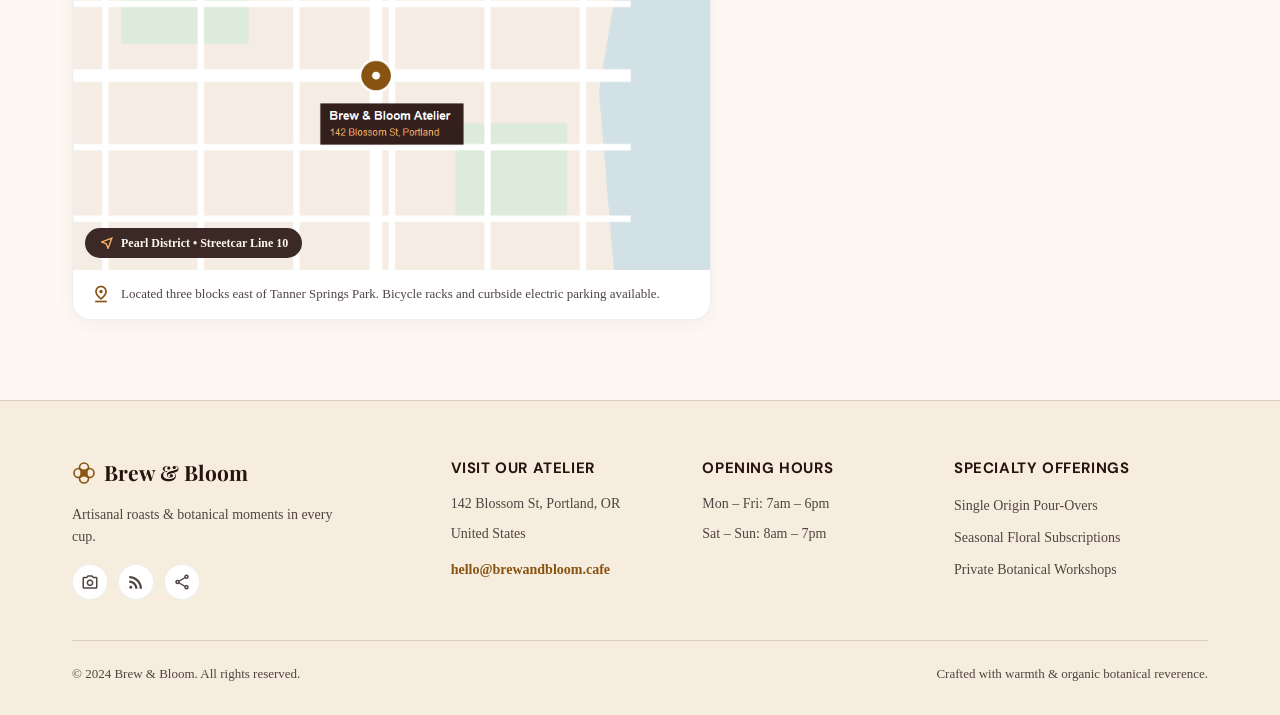
==== commit ebb81f1d: "Add interactive JavaScript functionality and form validation across all pages" ====
--- a/App/contact/contact.html
+++ b/App/contact/contact.html
@@ -272,6 +272,7 @@
               </div>
 
               <form id="contactForm" novalidate>
+                <div id="contactErrorAlert" style="display: none; margin-bottom: 16px; padding: 12px 16px; background-color: rgba(239, 68, 68, 0.12); border: 1px solid #ef4444; border-radius: 12px; color: #b91c1c; font-size: 14px; font-weight: 600;"></div>
 
                 <div class="form-group">
                   <label for="contactName">Your Name <span class="required-star">*</span></label>
@@ -284,15 +285,14 @@
                 <div class="form-group">
                   <div class="label-row">
                     <label for="contactEmail">Email Address <span class="required-star">*</span></label>
-                    <span class="validation-status-pill" id="emailStatusPill">Format Check</span>
+                    <span class="validation-status-pill" id="emailStatusPill" style="display: none;">Format Check</span>
                   </div>
                   <div class="input-wrapper">
                     <span class="material-symbols-outlined input-icon">mail</span>
-                    <input class="input-field valid-field" id="contactEmail" name="email" type="email"
-                      value="julian.thorne@botanicalcoffee.co" required>
-                    <span class="material-symbols-outlined check-icon">check_circle</span>
-                  </div>
-                  <p class="field-feedback-text text-valid" id="emailFeedback">
+                    <input class="input-field" id="contactEmail" name="email" type="email" placeholder="julian.thorne@botanicalcoffee.co" required>
+                    <span class="material-symbols-outlined check-icon" id="emailCheckIcon" style="display: none;">check_circle</span>
+                  </div>
+                  <p class="field-feedback-text text-valid" id="emailFeedback" style="display: none;">
                     <span class="material-symbols-outlined">check</span>
                     <span>Valid email format ready for dispatch</span>
                   </p>
@@ -343,10 +343,10 @@
                 <div class="form-group">
                   <div class="label-row">
                     <label for="contactMessage">Your Message <span class="required-star">*</span></label>
+                    <span id="messageCharCount" style="font-size: 12px; color: #885210;">0 / 500</span>
                     <span class="char-count" id="charCount">0 / 500</span>
                   </div>
-                  <textarea class="textarea-field" id="contactMessage" name="message" rows="4" maxlength="500"
-                    placeholder="Tell us about your requested dates, guest count, or coffee questions..." required>We would love to reserve a table for four in the greenhouse courtyard this Saturday morning around 10:00 AM.</textarea>
+                  <textarea class="textarea-field" id="contactMessage" name="message" rows="4" maxlength="500" placeholder="Tell us about your requested dates, guest count, or coffee questions..." required></textarea>
                 </div>
 
                 <div class="consent-group">
@@ -455,6 +455,7 @@
     </div>
   </footer>
 
+  <script src="contact.js"></script>
 </body>
 
 </html>
